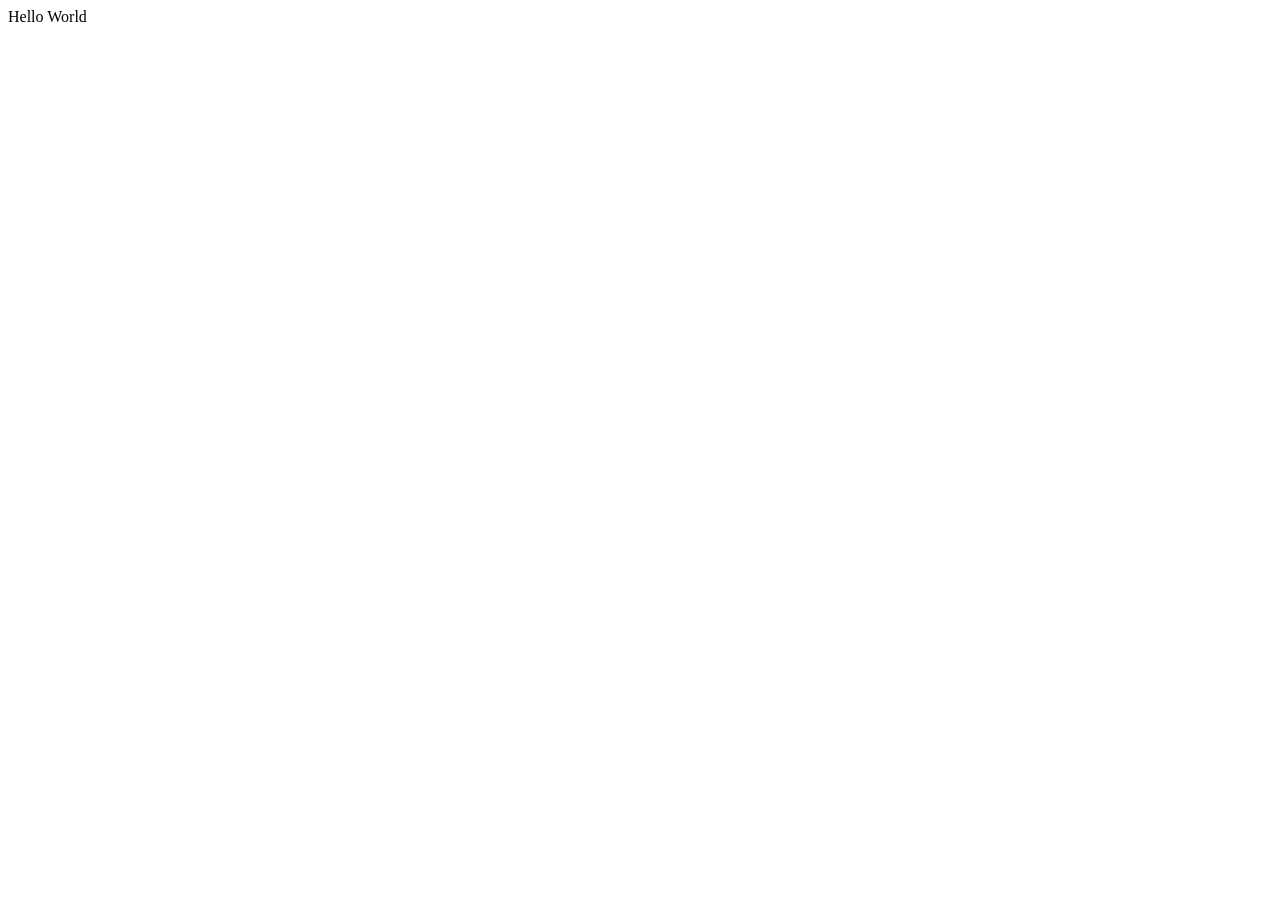
==== index.html @ d5a7ef35 "Create index.html" ====
<!DOCTYPE html>
<html lang="en">
<head>
    <meta charset="UTF-8">
    <meta name="viewport" content="width=device-width, initial-scale=1.0">
    <title>Hello World</title>
</head>
<body>
    Hello World
</body>
</html>
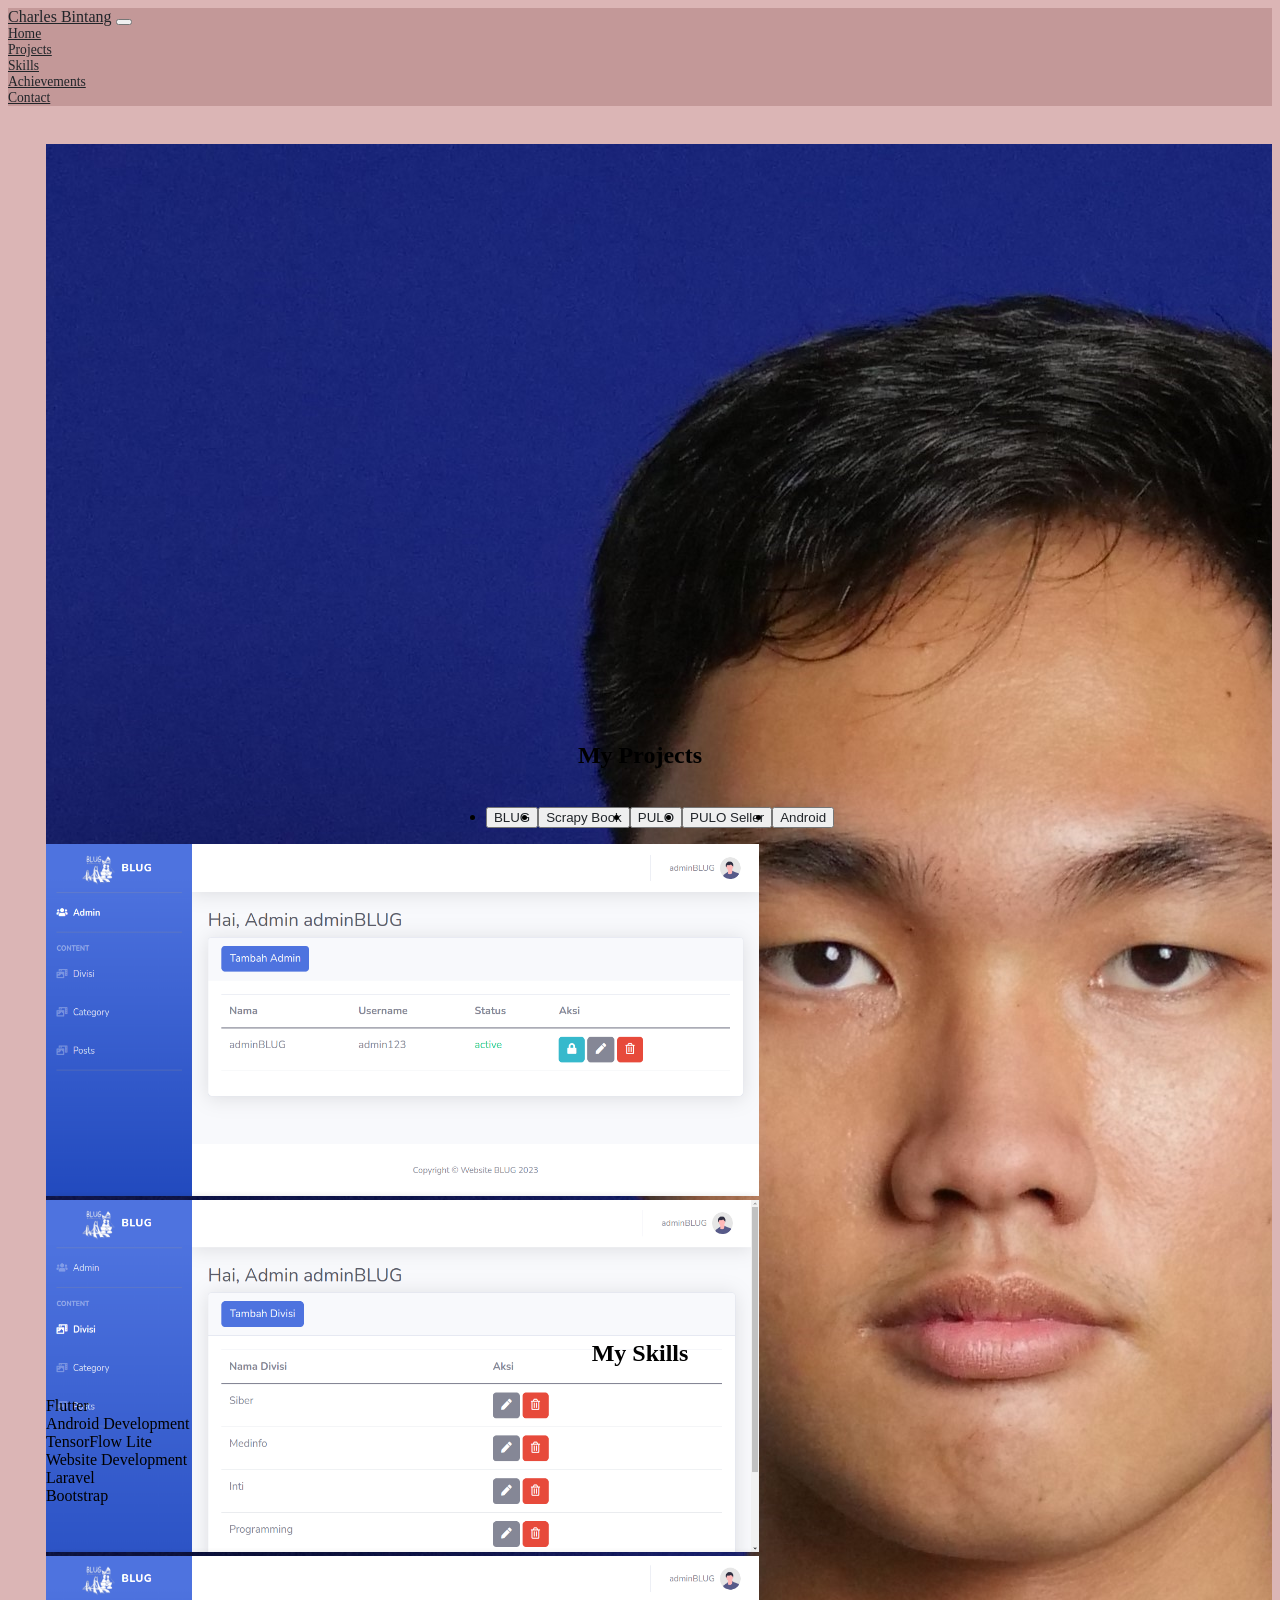
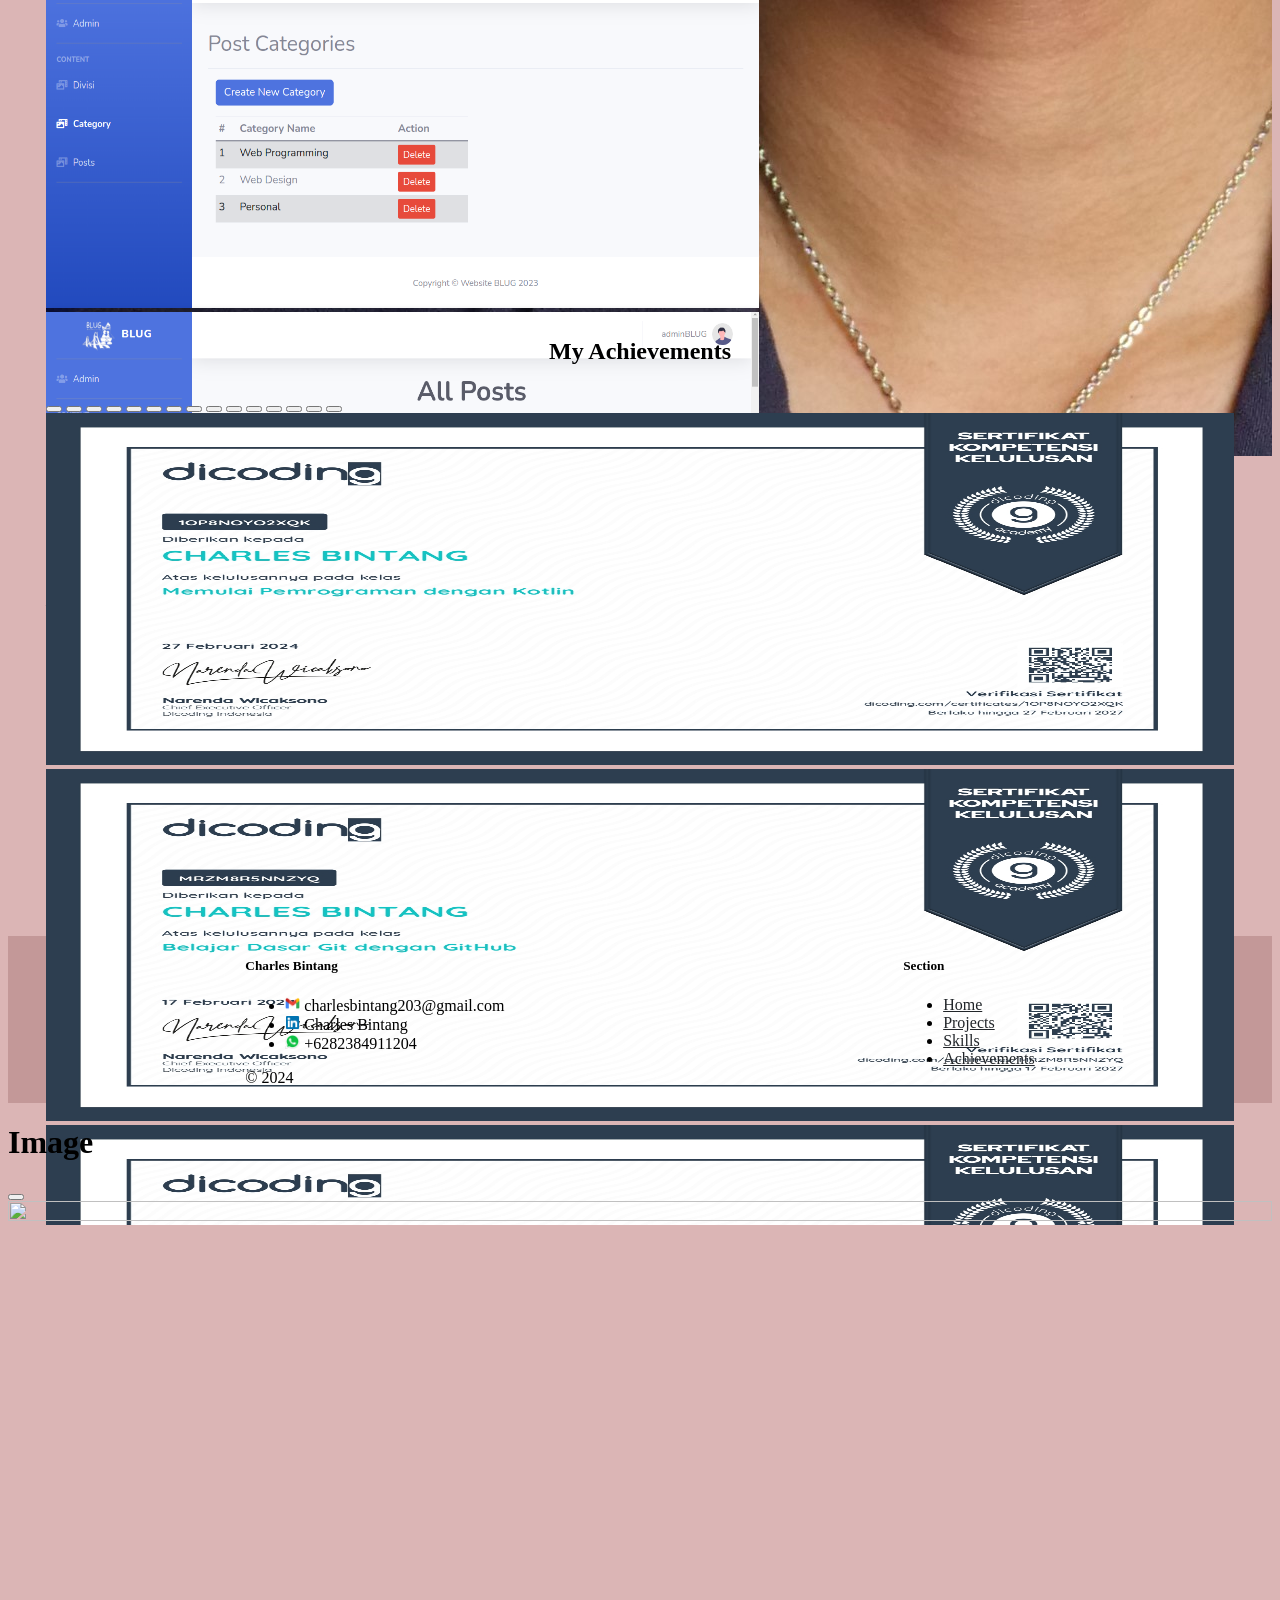
==== commit 9f1db3cb: "first commit" ====
--- a/index.html
+++ b/index.html
@@ -1,11 +1,475 @@
 <!DOCTYPE html>
 <html lang="en">
+
 <head>
-    <meta charset="UTF-8">
-    <meta name="viewport" content="width=device-width, initial-scale=1.0">
-    <title>Hello World</title>
+  <meta charset="UTF-8">
+  <meta name="viewport" content="width=device-width, initial-scale=1.0">
+  <title>Charles Bintang</title>
+
+  <link href="bootstrap-5.3.3-dist/css/bootstrap.min.css" rel="stylesheet">
+  <link href="css/style.css" rel="stylesheet">
 </head>
+
 <body>
-    Hello World
+  <nav class="navbar sticky-top navbar-expand-lg " id="navbar-spy">
+    <div class="container-fluid">
+      <a class="navbar-brand" href="#home">Charles Bintang</a>
+      <button class="navbar-toggler" type="button" data-bs-toggle="collapse" data-bs-target="#navbarNavAltMarkup"
+        aria-controls="navbarNavAltMarkup" aria-expanded="false" aria-label="Toggle navigation">
+        <span class="navbar-toggler-icon"></span>
+      </button>
+      <div class="collapse navbar-collapse justify-content-end" id="navbarNavAltMarkup">
+        <div class="navbar-nav nav-pills">
+          <div class="nav-item">
+            <a class="nav-link" href="#home">Home</a>
+          </div>
+          <div class="nav-item">
+            <a class="nav-link" href="#projects">Projects</a>
+          </div>
+          <div class="nav-item">
+            <a class="nav-link" href="#skills">Skills</a>
+          </div>
+          <div class="nav-item">
+            <a class="nav-link" href="#achievements">Achievements</a>
+          </div>
+          <div class="nav-item">
+            <a class="nav-link" href="#contact">Contact</a>
+          </div>
+        </div>
+      </div>
+    </div>
+  </nav>
+
+  <div data-bs-spy="scroll" data-bs-target="#navbar-spy" data-bs-root-margin="0px 0px -40%" data-bs-smooth-scroll="true"
+    class="scrollspy-example" tabindex="0">
+    <section id="home">
+      <div class="container">
+        <div class="row">
+          <div class="col-4 text-center">
+            <img src="assets/images/Charles_Bintang.JPG" id="charles-image" class="img-fluid rounded"
+              alt="Charles Bintang">
+          </div>
+          <div class="col p-3">
+            <div class="card-body">
+              <h5 class="card-title">Software Development</h5>
+              <hr>
+              <p class="card-text">I am an enthusiastic learner of digital technologies such as websites, mobile apps,
+                and games. I currently study at State Polytechnic of Batam, and my study program is Multimedia
+                Engineering
+                Technology.</p>
+              <div class="card-button text-end">
+                <a href="#contact" id="contact-btn" class="btn">Contact me</a>
+              </div>
+            </div>
+          </div>
+        </div>
+      </div>
+    </section>
+    <section id="projects">
+      <h1>My Projects</h1>
+      <hr>
+      <ul class="nav nav-pills mb-3" id="pills-tab" role="tablist">
+        <li class="nav-item" role="presentation">
+          <button class="nav-link active" id="pills-blug-tab" data-bs-toggle="pill" data-bs-target="#pills-blug"
+            type="button" role="tab" aria-controls="pills-blug" aria-selected="true">BLUG</button>
+        </li>
+        <li class="nav-item" role="presentation">
+          <button class="nav-link" id="pills-scrapy-tab" data-bs-toggle="pill" data-bs-target="#pills-scrapy"
+            type="button" role="tab" aria-controls="pills-scrapy" aria-selected="false">Scrapy Book</button>
+        </li>
+        <li class="nav-item" role="presentation">
+          <button class="nav-link" id="pills-pulo-tab" data-bs-toggle="pill" data-bs-target="#pills-pulo" type="button"
+            role="tab" aria-controls="pills-pulo" aria-selected="false">PULO</button>
+        </li>
+        <li class="nav-item" role="presentation">
+          <button class="nav-link" id="pills-puloseller-tab" data-bs-toggle="pill" data-bs-target="#pills-puloseller"
+            type="button" role="tab" aria-controls="pills-puloseller" aria-selected="false">PULO Seller</button>
+        </li>
+        <li class="nav-item" role="presentation">
+          <button class="nav-link" id="pills-android-tab" data-bs-toggle="pill" data-bs-target="#pills-android"
+            type="button" role="tab" aria-controls="pills-android" aria-selected="false">Android</button>
+        </li>
+      </ul>
+      <div class="tab-content d-flex flex-column align-items-center" id="pills-tabContent">
+        <div class="tab-pane fade show active" id="pills-blug" role="tabpanel" aria-labelledby="pills-blug-tab"
+          tabindex="0">
+          <div id="carousel-BLUG" class="carousel carousel-dark slide mb-3">
+            <div id="carousel-images" class="carousel-inner blug-image">
+              <div class="carousel-item active">
+                <button data-bs-toggle="modal" data-bs-target="#image-modal">
+                  <img src="assets/images/website_blug.png" class="object-fit-scale" alt="website blug">
+                </button>
+              </div>
+              <div class="carousel-item">
+                <button data-bs-toggle="modal" data-bs-target="#image-modal">
+                  <img src="assets/images/website_blug_2.png" class="object-fit-scale" alt="website blug">
+                </button>
+              </div>
+              <div class="carousel-item">
+                <button data-bs-toggle="modal" data-bs-target="#image-modal">
+                  <img src="assets/images/website_blug_3.png" class="object-fit-scale" alt="website blug">
+                </button>
+              </div>
+              <div class="carousel-item">
+                <button data-bs-toggle="modal" data-bs-target="#image-modal">
+                  <img src="assets/images/website_blug_4.png" class="object-fit-scale" alt="website blug">
+                </button>
+              </div>
+            </div>
+            <button class="carousel-control-prev" type="button" data-bs-target="#carousel-BLUG" data-bs-slide="prev">
+              <span class="carousel-control-prev-icon" aria-hidden="true"></span>
+              <span class="visually-hidden">Previous</span>
+            </button>
+            <button class="carousel-control-next" type="button" data-bs-target="#carousel-BLUG" data-bs-slide="next">
+              <span class="carousel-control-next-icon" aria-hidden="true"></span>
+              <span class="visually-hidden">Next</span>
+            </button>
+          </div>
+          <p>
+            This organization website was developed using Laravel and Bootstrap
+          </p>
+        </div>
+        <div class="tab-pane fade" id="pills-scrapy" role="tabpanel" aria-labelledby="pills-scrapy-tab" tabindex="0">
+          <div class="card mb-3">
+            <iframe src="https://www.youtube.com/embed/fS-NHc7WlSc?si=5iDwXp0iHXW9Q9Y7" title="YouTube video player"
+              frameborder="0"
+              allow="accelerometer; autoplay; clipboard-write; encrypted-media; gyroscope; picture-in-picture; web-share"
+              referrerpolicy="strict-origin-when-cross-origin" allowfullscreen>
+            </iframe>
+            <div class="card-body">
+              <p class="card-text">This app was developed with Flutter</p>
+            </div>
+          </div>
+          </p>
+        </div>
+        <div class="tab-pane fade" id="pills-pulo" role="tabpanel" aria-labelledby="pills-pulo-tab" tabindex="0">
+          <div id="carousel-PULO" class="carousel carousel-dark slide mb-3">
+            <div id="carousel-images" class="carousel-inner text-center">
+              <div class="carousel-item active">
+                <button data-bs-toggle="modal" data-bs-target="#image-modal">
+                  <img src="assets/images/pulo.png" class="object-fit-contain" alt="PULO">
+                </button>
+              </div>
+              <div class="carousel-item">
+                <button data-bs-toggle="modal" data-bs-target="#image-modal">
+                  <img src="assets/images/pulo1.png" class="object-fit-contain" alt="PULO">
+                </button>
+              </div>
+              <div class="carousel-item">
+                <button data-bs-toggle="modal" data-bs-target="#image-modal">
+                  <img src="assets/images/pulo2.png" class="object-fit-contain" alt="PULO">
+                </button>
+              </div>
+              <div class="carousel-item">
+                <button data-bs-toggle="modal" data-bs-target="#image-modal">
+                  <img src="assets/images/pulo3.png" class="object-fit-contain" alt="PULO">
+                </button>
+              </div>
+            </div>
+            <button class="carousel-control-prev" type="button" data-bs-target="#carousel-PULO" data-bs-slide="prev">
+              <span class="carousel-control-prev-icon" aria-hidden="true"></span>
+              <span class="visually-hidden">Previous</span>
+            </button>
+            <button class="carousel-control-next" type="button" data-bs-target="#carousel-PULO" data-bs-slide="next">
+              <span class="carousel-control-next-icon" aria-hidden="true"></span>
+              <span class="visually-hidden">Next</span>
+            </button>
+          </div>
+          <p>
+            This app was developed with Flutter and Firebase
+          </p>
+        </div>
+        <div class="tab-pane fade" id="pills-puloseller" role="tabpanel" aria-labelledby="pills-puloseller-tab"
+          tabindex="0">
+          <div id="carousel-PULO-seller" class="carousel carousel-dark slide mb-3">
+            <div id="carousel-images" class="carousel-inner text-center">
+              <div class="carousel-item active">
+                <button data-bs-toggle="modal" data-bs-target="#image-modal">
+                  <img src="assets/images/pulo_seller.png" class="object-fit-contain" alt="PULO">
+                </button>
+              </div>
+              <div class="carousel-item">
+                <button data-bs-toggle="modal" data-bs-target="#image-modal">
+                  <img src="assets/images/pulo_seller1.png" class="object-fit-contain" alt="PULO">
+                </button>
+              </div>
+              <div class="carousel-item">
+                <button data-bs-toggle="modal" data-bs-target="#image-modal">
+                  <img src="assets/images/pulo_seller2.png" class="object-fit-contain" alt="PULO">
+                </button>
+              </div>
+            </div>
+            <button class="carousel-control-prev" type="button" data-bs-target="#carousel-PULO-seller"
+              data-bs-slide="prev">
+              <span class="carousel-control-prev-icon" aria-hidden="true"></span>
+              <span class="visually-hidden">Previous</span>
+            </button>
+            <button class="carousel-control-next" type="button" data-bs-target="#carousel-PULO-seller"
+              data-bs-slide="next">
+              <span class="carousel-control-next-icon" aria-hidden="true"></span>
+              <span class="visually-hidden">Next</span>
+            </button>
+          </div>
+          <p>
+            This app was developed with Flutter and Firebase
+          </p>
+        </div>
+        <div class="tab-pane fade" id="pills-android" role="tabpanel" aria-labelledby="pills-android-tab" tabindex="0">
+          <div id="carousel-android" class="carousel carousel-dark slide mb-3">
+            <div id="carousel-images" class="carousel-inner text-center">
+              <div class="carousel-item active">
+                <button data-bs-toggle="modal" data-bs-target="#image-modal">
+                  <img src="assets/images/android_ml.png" class="object-fit-contain" alt="PULO">
+                </button>
+              </div>
+              <div class="carousel-item">
+                <button data-bs-toggle="modal" data-bs-target="#image-modal">
+                  <img src="assets/images/android_ml1.png" class="object-fit-contain" alt="PULO">
+                </button>
+              </div>
+              <div class="carousel-item">
+                <button data-bs-toggle="modal" data-bs-target="#image-modal">
+                  <img src="assets/images/android_ml2.png" class="object-fit-contain" alt="PULO">
+                </button>
+              </div>
+              <div class="carousel-item">
+                <button data-bs-toggle="modal" data-bs-target="#image-modal">
+                  <img src="assets/images/android_ml3.png" class="object-fit-contain" alt="PULO">
+                </button>
+              </div>
+              <div class="carousel-item">
+                <button data-bs-toggle="modal" data-bs-target="#image-modal">
+                  <img src="assets/images/android_ml4.png" class="object-fit-contain" alt="PULO">
+                </button>
+              </div>
+            </div>
+            <button class="carousel-control-prev" type="button" data-bs-target="#carousel-android" data-bs-slide="prev">
+              <span class="carousel-control-prev-icon" aria-hidden="true"></span>
+              <span class="visually-hidden">Previous</span>
+            </button>
+            <button class="carousel-control-next" type="button" data-bs-target="#carousel-android" data-bs-slide="next">
+              <span class="carousel-control-next-icon" aria-hidden="true"></span>
+              <span class="visually-hidden">Next</span>
+            </button>
+          </div>
+          <p>
+            This app was developed with Android Studio and TensorFlow Lite
+          </p>
+        </div>
+      </div>
+    </section>
+    <section id="skills">
+      <h1>My Skills</h1>
+      <hr>
+      <div class="container text-center">
+        <div class="row">
+          <div class="col-sm">Flutter</div>
+          <div class="col-sm">Android Development</div>
+          <div class="col-sm">TensorFlow Lite</div>
+          <div class="col-sm">Website Development</div>
+          <div class="col-sm">Laravel</div>
+          <div class="col-sm">Bootstrap</div>
+        </div>
+        <div class="container">
+          <div id="skills-image" class="row gy-5 animation-scroll animation-to-right">
+            <div class="col-6 col-md-4"><img src="assets/icon/flutter.png" class="object-fit-contain" alt="flutter"></div>
+            <div class="col-6 col-md-4"><img src="assets/icon/Android_Robot.png" class="object-fit-contain" alt="android">
+            </div>
+          </div>
+          <div id="skills-image" class="row gy-5 animation-scroll animation-to-left">
+            <div class="col-6 col-md-4"><img src="assets/icon/TF_FullColor_Icon.png" class="object-fit-contain"
+              alt="TensorFlow"></div>
+            <div class="col-6 col-md-4"><img src="assets/icon/world-wide-web_1006771.png" class="object-fit-contain"
+                alt="website"></div>
+          </div>
+          <div id="skills-image" class="row gy-5 animation-scroll animation-to-right">
+            <div class="col-6 col-md-4"><img src="assets/icon/laravel.png" class="object-fit-contain" alt="laravel"></div>
+            <div class="col-6 col-md-4"><img src="assets/icon/bootstrap-logo.svg" class="object-fit-contain"
+                alt="bootstrap"></div>
+          </div>
+        </div>
+      </div>
+    </section>
+    <section id="achievements">
+      <h1>My Achievements</h1>
+      <hr>
+      <div id="carousel-sertifikat" class="carousel carousel-dark slide mb-3">
+        <div class="carousel-indicators">
+          <button type="button" data-bs-target="#carousel-sertifikat" data-bs-slide-to="0" class="active"
+            aria-current="true" aria-label="Slide 1"></button>
+          <button type="button" data-bs-target="#carousel-sertifikat" data-bs-slide-to="1"
+            aria-label="Slide 2"></button>
+          <button type="button" data-bs-target="#carousel-sertifikat" data-bs-slide-to="2"
+            aria-label="Slide 3"></button>
+          <button type="button" data-bs-target="#carousel-sertifikat" data-bs-slide-to="3"
+            aria-label="Slide 4"></button>
+          <button type="button" data-bs-target="#carousel-sertifikat" data-bs-slide-to="4"
+            aria-label="Slide 5"></button>
+          <button type="button" data-bs-target="#carousel-sertifikat" data-bs-slide-to="5"
+            aria-label="Slide 6"></button>
+          <button type="button" data-bs-target="#carousel-sertifikat" data-bs-slide-to="6"
+            aria-label="Slide 7"></button>
+          <button type="button" data-bs-target="#carousel-sertifikat" data-bs-slide-to="7"
+            aria-label="Slide 8"></button>
+          <button type="button" data-bs-target="#carousel-sertifikat" data-bs-slide-to="8"
+            aria-label="Slide 9"></button>
+          <button type="button" data-bs-target="#carousel-sertifikat" data-bs-slide-to="9"
+            aria-label="Slide 10"></button>
+          <button type="button" data-bs-target="#carousel-sertifikat" data-bs-slide-to="10"
+            aria-label="Slide 11"></button>
+          <button type="button" data-bs-target="#carousel-sertifikat" data-bs-slide-to="11"
+            aria-label="Slide 12"></button>
+          <button type="button" data-bs-target="#carousel-sertifikat" data-bs-slide-to="12"
+            aria-label="Slide 13"></button>
+          <button type="button" data-bs-target="#carousel-sertifikat" data-bs-slide-to="13"
+            aria-label="Slide 14"></button>
+          <button type="button" data-bs-target="#carousel-sertifikat" data-bs-slide-to="14"
+            aria-label="Slide 15"></button>
+        </div>
+        <div id="carousel-images" class="carousel-inner blug-image">
+          <div class="carousel-item active">
+            <button data-bs-toggle="modal" data-bs-target="#image-modal">
+              <img src="assets/images/sertifikat1.jpg" class="object-fit-scale" alt="website blug">
+            </button>
+          </div>
+          <div class="carousel-item">
+            <button data-bs-toggle="modal" data-bs-target="#image-modal">
+              <img src="assets/images/sertifikat2.jpg" class="object-fit-scale" alt="website blug">
+            </button>
+          </div>
+          <div class="carousel-item">
+            <button data-bs-toggle="modal" data-bs-target="#image-modal">
+              <img src="assets/images/sertifikat3.jpg" class="object-fit-scale" alt="website blug">
+            </button>
+          </div>
+          <div class="carousel-item">
+            <button data-bs-toggle="modal" data-bs-target="#image-modal">
+              <img src="assets/images/sertifikat4.jpg" class="object-fit-scale" alt="website blug">
+            </button>
+          </div>
+          <div class="carousel-item">
+            <button data-bs-toggle="modal" data-bs-target="#image-modal">
+              <img src="assets/images/sertifikat5.jpg" class="object-fit-scale" alt="website blug">
+            </button>
+          </div>
+          <div class="carousel-item">
+            <button data-bs-toggle="modal" data-bs-target="#image-modal">
+              <img src="assets/images/sertifikat6.jpg" class="object-fit-scale" alt="website blug">
+            </button>
+          </div>
+          <div class="carousel-item">
+            <button data-bs-toggle="modal" data-bs-target="#image-modal">
+              <img src="assets/images/sertifikat7.jpg" class="object-fit-scale" alt="website blug">
+            </button>
+          </div>
+          <div class="carousel-item">
+            <button data-bs-toggle="modal" data-bs-target="#image-modal">
+              <img src="assets/images/sertifikat8.jpg" class="object-fit-scale" alt="website blug">
+            </button>
+          </div>
+          <div class="carousel-item">
+            <button data-bs-toggle="modal" data-bs-target="#image-modal">
+              <img src="assets/images/sertifikat9.jpg" class="object-fit-scale" alt="website blug">
+            </button>
+          </div>
+          <div class="carousel-item">
+            <button data-bs-toggle="modal" data-bs-target="#image-modal">
+              <img src="assets/images/sertifikat10.jpg" class="object-fit-scale" alt="website blug">
+            </button>
+          </div>
+          <div class="carousel-item">
+            <button data-bs-toggle="modal" data-bs-target="#image-modal">
+              <img src="assets/images/sertifikat11.jpg" class="object-fit-scale" alt="website blug">
+            </button>
+          </div>
+          <div class="carousel-item">
+            <button data-bs-toggle="modal" data-bs-target="#image-modal">
+              <img src="assets/images/sertifikat12.jpg" class="object-fit-scale" alt="website blug">
+            </button>
+          </div>
+          <div class="carousel-item">
+            <button data-bs-toggle="modal" data-bs-target="#image-modal">
+              <img src="assets/images/sertifikat13.png" class="object-fit-scale" alt="website blug">
+            </button>
+          </div>
+          <div class="carousel-item">
+            <button data-bs-toggle="modal" data-bs-target="#image-modal">
+              <img src="assets/images/sertifikat14.png" class="object-fit-scale" alt="website blug">
+            </button>
+          </div>
+          <div class="carousel-item">
+            <button data-bs-toggle="modal" data-bs-target="#image-modal">
+              <img src="assets/images/sertifikat15.png" class="object-fit-scale" alt="website blug">
+            </button>
+          </div>
+        </div>
+        <button class="carousel-control-prev" type="button" data-bs-target="#carousel-sertifikat" data-bs-slide="prev">
+          <span class="carousel-control-prev-icon" aria-hidden="true"></span>
+          <span class="visually-hidden">Previous</span>
+        </button>
+        <button class="carousel-control-next" type="button" data-bs-target="#carousel-sertifikat" data-bs-slide="next">
+          <span class="carousel-control-next-icon" aria-hidden="true"></span>
+          <span class="visually-hidden">Next</span>
+        </button>
+      </div>
+    </section>
+    <section id="contact">
+      <footer class="row row-cols-1 row-cols-sm-2 row-cols-md-5 py-5">
+        <div class="col mb-3">
+          <h5>Charles Bintang</h5>
+          <ul class="nav flex-column">
+            <li class="nav-item mb-2">
+              <a class="icon-link" href="mailto:charlesbintang203@gmail.com">
+                <img src="assets/icon/gmail.ico" alt="gmail">
+                charlesbintang203@gmail.com
+              </a>
+            </li>
+            <li class="nav-item mb-2">
+              <a class="icon-link" href="https://www.linkedin.com/in/charles-bintang-203b247a3/">
+                <img src="assets/icon/linkedin.ico" alt="linkedin">
+                Charles Bintang
+              </a>
+            </li>
+            <li class="nav-item mb-2">
+              <a class="icon-link" href="https://wa.me/+6282384911204">
+                <img src="assets/icon/wa.ico" alt="whatsapp">
+                +6282384911204
+              </a>
+            </li>
+          </ul>
+          <p class="text-body-secondary">© 2024</p>
+        </div>
+        <div class="col mb-3">
+          <h5>Section</h5>
+          <ul class="nav flex-column">
+            <li class="nav-item mb-2"><a href="#home" class="nav-link p-0 text-body-secondary">Home</a></li>
+            <li class="nav-item mb-2"><a href="#projects" class="nav-link p-0 text-body-secondary">Projects</a></li>
+            <li class="nav-item mb-2"><a href="#skills" class="nav-link p-0 text-body-secondary">Skills</a></li>
+            <li class="nav-item mb-2"><a href="#achievements" class="nav-link p-0 text-body-secondary">Achievements</a>
+            </li>
+          </ul>
+        </div>
+      </footer>
+    </section>
+  </div>
+
+  <!-- Modal -->
+  <div class="modal fade" id="image-modal" tabindex="-1" aria-labelledby="image-modal-label" aria-hidden="true">
+    <div class="modal-dialog modal-dialog-centered modal-dialog-scrollable modal-lg">
+      <div class="modal-content">
+        <div class="modal-header">
+          <h1 class="modal-title fs-5" id="image-modal-label">Image</h1>
+          <button type="button" class="btn-close" data-bs-dismiss="modal" aria-label="Close"></button>
+        </div>
+        <div class="modal-body">
+          <img src="" alt="">
+        </div>
+      </div>
+    </div>
+  </div>
+
+  <script src="bootstrap-5.3.3-dist/js/bootstrap.bundle.min.js"></script>
+  <script src="js/script.js"></script>
 </body>
-</html>
+
+</html>
--- a/css/style.css
+++ b/css/style.css
@@ -0,0 +1,187 @@
+/* root */
+:root {
+  --warna-putih: white;
+  --warna-hitam: #212529;
+  --warna-utama: #987070;
+  --warna-kedua: #DBB5B5;
+  --warna-ketiga: #C39898;
+}
+
+html, body {
+  background-color: var(--warna-kedua);
+  position: relative;
+  overflow-x: hidden;
+}
+
+section {
+  margin: 3%;
+}
+
+section h1 {
+  text-align: center;
+}
+
+iframe {
+  width: 100%;
+  height: 100%;
+}
+
+footer {
+  display: flex;
+  justify-content: space-around;
+}
+
+#contact {
+  margin: 0px 0px 0px 0px;
+  padding: 0% 3% 0% 3%;
+  background-color: var(--warna-ketiga);
+}
+
+#home,
+#projects,
+#skills,
+#achievements {
+  height: 35rem;
+}
+
+@media (max-width: 575.98px) {
+
+  #home,
+  #achievements {
+    height: 38rem;
+  }
+
+  #skills {
+    height: 41rem;
+  }
+
+  #projects {
+    height: 40rem;
+  }
+}
+
+/* nav */
+.navbar {
+  background-color: var(--warna-ketiga);
+}
+
+.navbar-brand,
+.navbar-brand:hover,
+.navbar-brand:focus {
+  color: var(--warna-hitam);
+}
+
+.nav-link,
+.nav-link:hover,
+.nav-link:focus {
+  color: var(--warna-hitam);
+}
+
+.navbar-nav .nav-link.active {
+  color: var(--warna-hitam);
+  background-color: var(--warna-kedua);
+}
+
+.navbar-nav {
+  font-size: 85%;
+}
+
+/* home */
+#contact-btn {
+  border-color: var(--warna-utama);
+  color: var(--warna-hitam);
+}
+
+#contact-btn:hover {
+  color: var(--warna-putih);
+  background-color: var(--warna-utama);
+}
+
+.card-body {
+  color: var(--warna-hitam);
+}
+
+.card-button {
+  margin-right: 2rem;
+}
+
+/* Projects */
+#pills-tab,
+#pills-tabContent p {
+  display: flex;
+  justify-content: center;
+}
+
+.tab-pane {
+  width: 60%;
+}
+
+.card {
+  height: 23.5rem;
+  --bs-card-border-color: transparent;
+  --bs-card-bg: transparent;
+}
+
+.blug-image img {
+  width: 100%;
+}
+
+#carousel-images img {
+  height: 22rem;
+}
+
+#carousel-images button {
+  display: contents;
+}
+
+.modal-body img {
+  width: 100%;
+  height: 100%;
+}
+
+/* skills */
+#skills-image img {
+  width: 80px;
+  height: 80px;
+}
+
+#skills-image {
+  margin: 2%;
+}
+
+.animation-to-right {
+  transform: translateX(-100%);
+  transition: 1s ease-in-out;
+}
+
+.animation-to-right.start {
+  transform: translateX(0);
+  transition-delay: .1s;
+}
+
+.animation-to-left {
+  transform: translateX(100%);
+  transition: 1s ease-in-out;
+}
+
+.animation-to-left.start {
+  transform: translateX(0);
+  transition-delay: .1s;
+}
+
+#skills-image.row {
+  display: flex;
+  justify-content: center;
+  overflow-x: hidden;
+  position: relative;
+}
+
+/* footer */
+.icon-link img {
+  height: 15px;
+}
+
+.icon-link {
+  text-decoration: none;
+  color: var(--bs-secondary-color);
+}
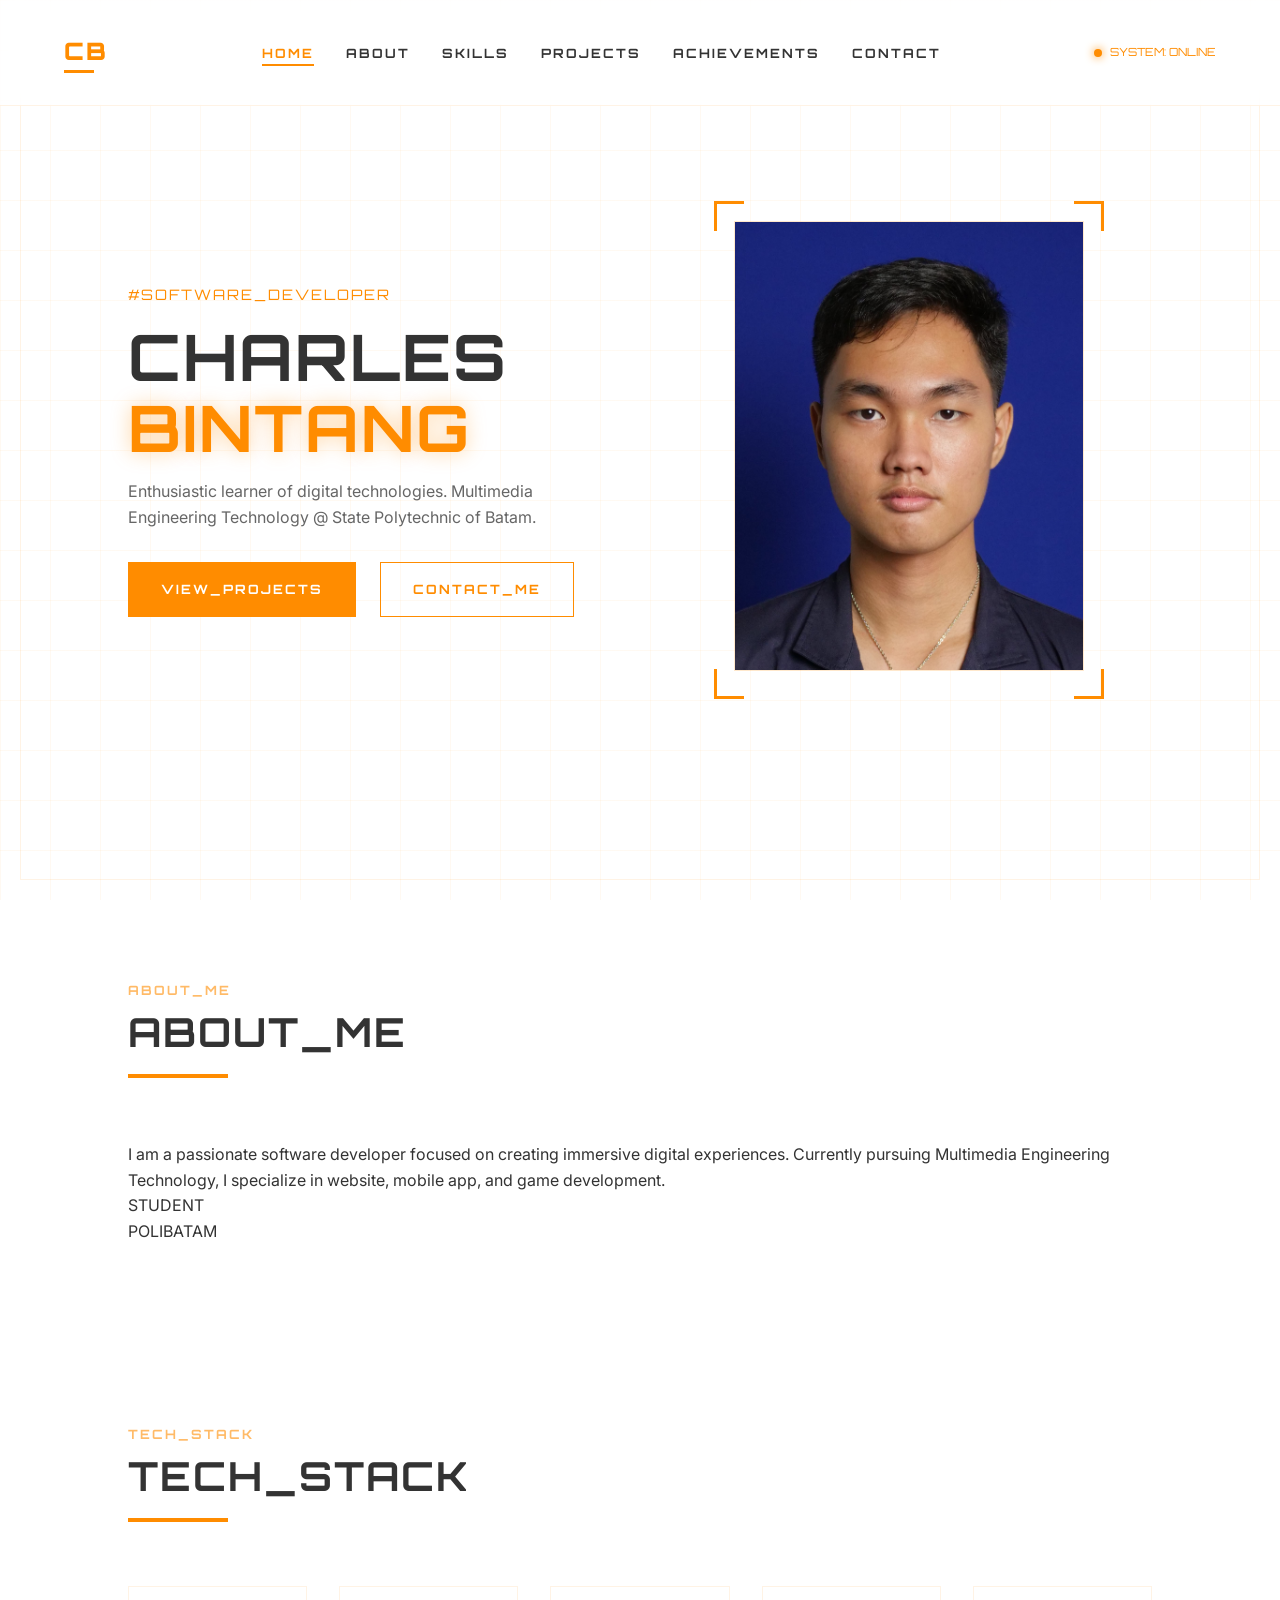
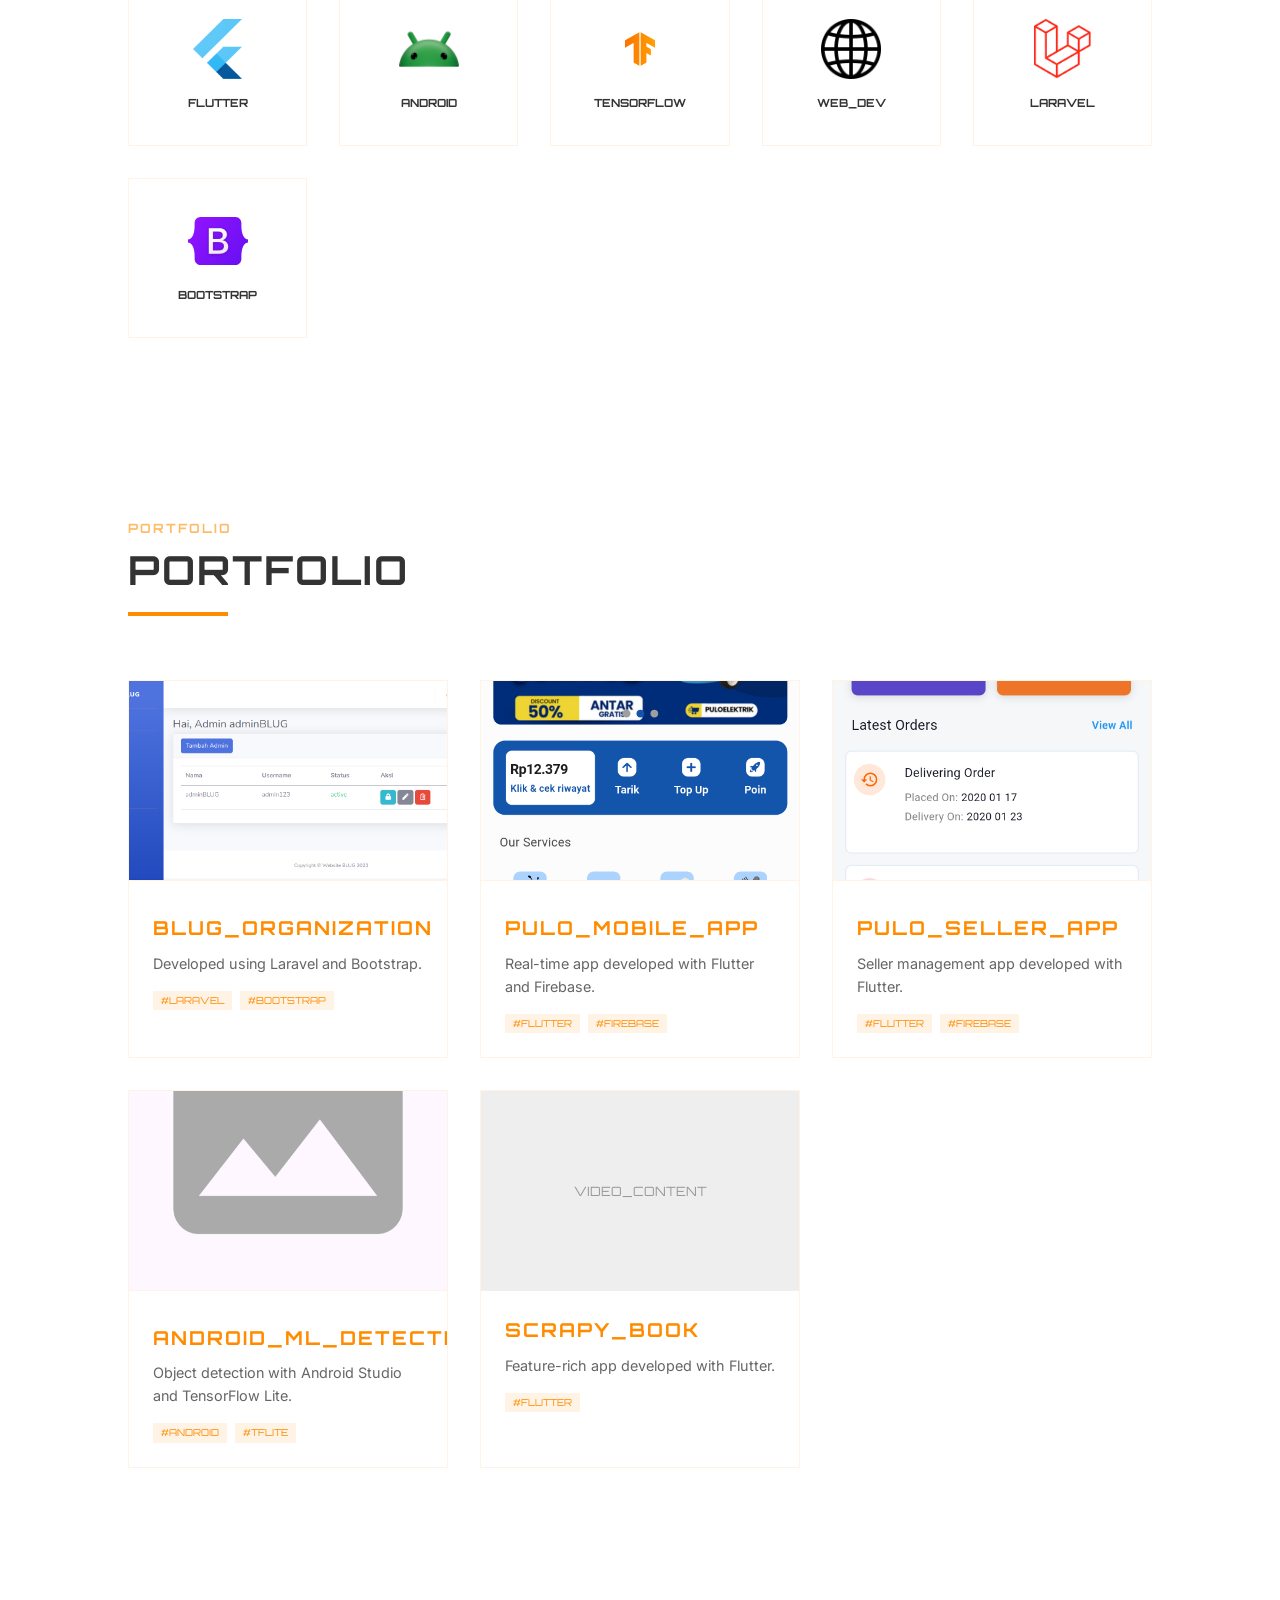
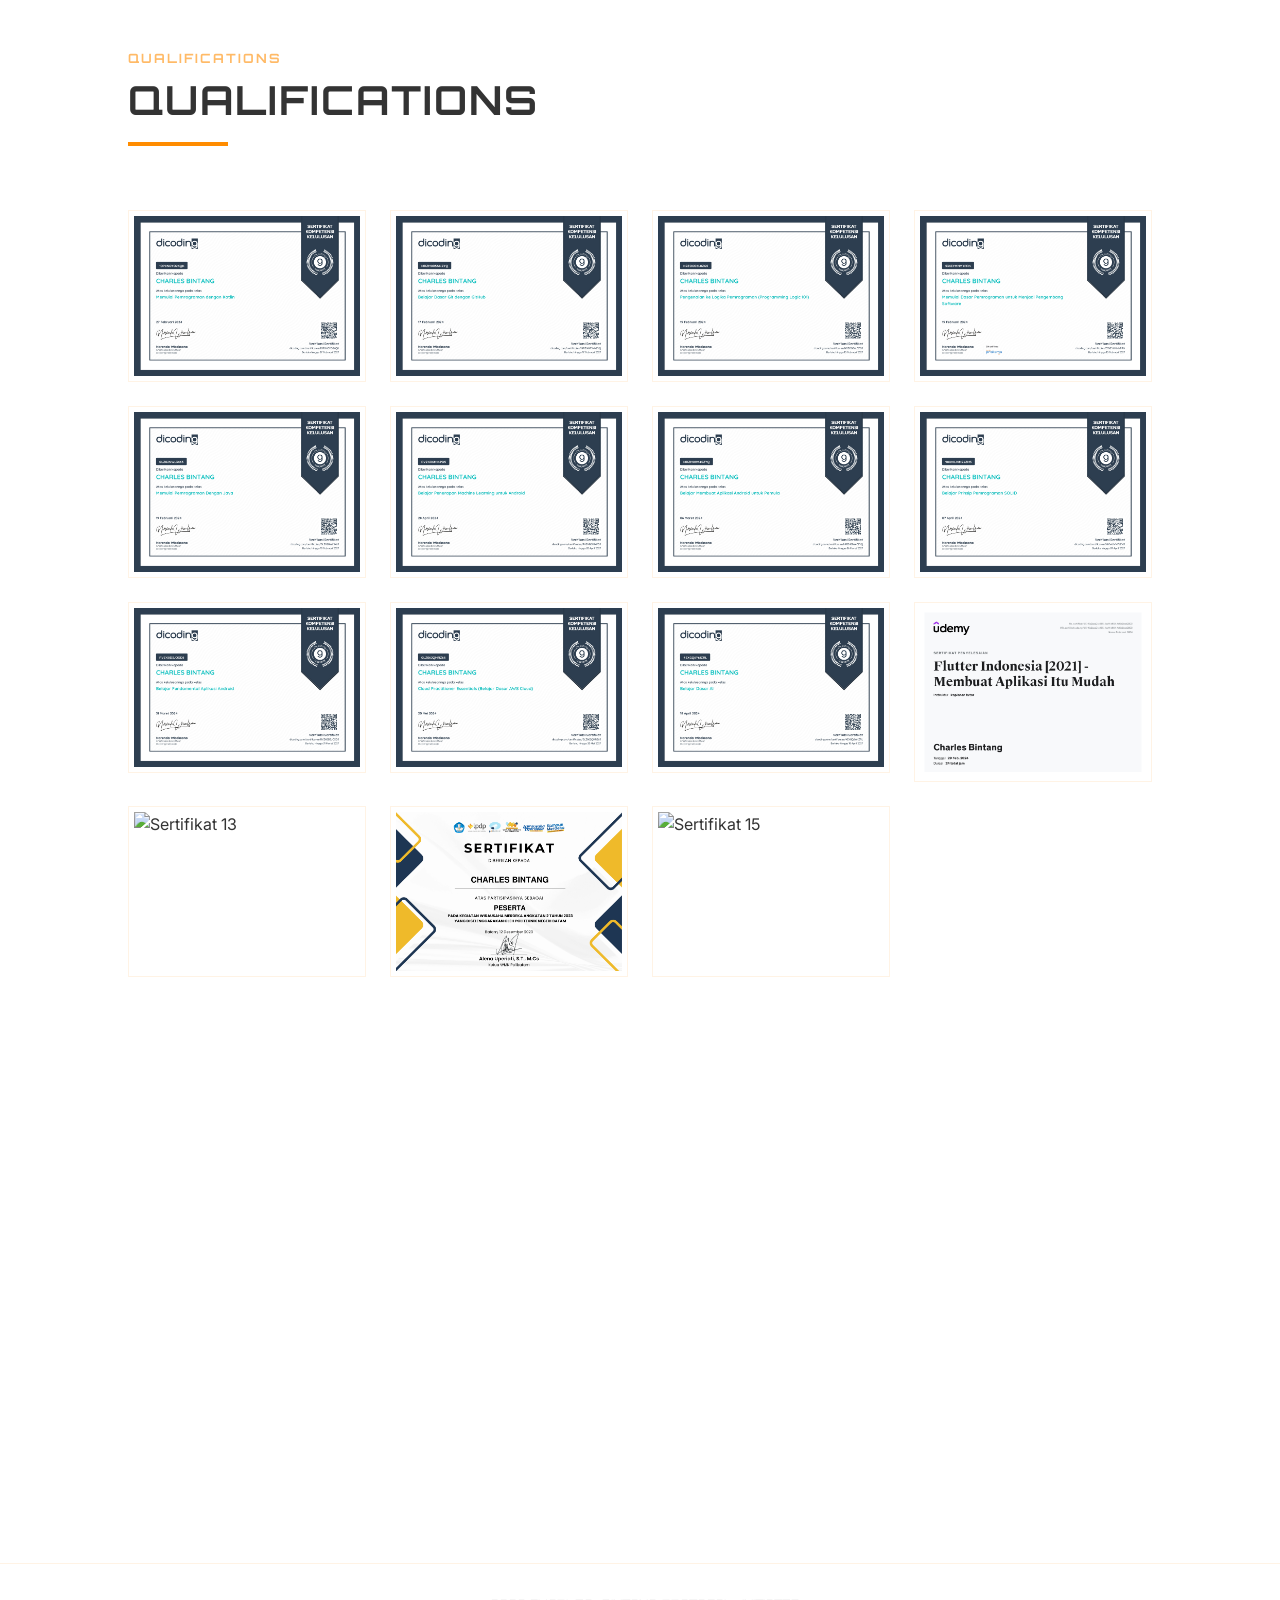
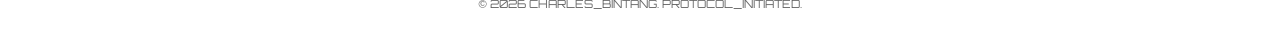
==== commit d6d9ee0d: "refactor: Remove Bootstrap dependency and consolidate local CSS and JS assets." ====
--- a/index.html
+++ b/index.html
@@ -1,475 +1,245 @@
 <!DOCTYPE html>
 <html lang="en">
-
 <head>
-  <meta charset="UTF-8">
-  <meta name="viewport" content="width=device-width, initial-scale=1.0">
-  <title>Charles Bintang</title>
-
-  <link href="bootstrap-5.3.3-dist/css/bootstrap.min.css" rel="stylesheet">
-  <link href="css/style.css" rel="stylesheet">
+    <meta charset="UTF-8">
+    <meta name="viewport" content="width=device-width, initial-scale=1.0">
+    <title>Charles Bintang | Software Developer</title>
+    <link rel="icon" type="image/x-icon" href="favicon.ico">
+    <link rel="stylesheet" href="style.css">
+    <link rel="preconnect" href="https://fonts.googleapis.com">
+    <link rel="preconnect" href="https://fonts.gstatic.com" crossorigin>
+    <link href="https://fonts.googleapis.com/css2?family=Inter:wght@400;700&family=Orbitron:wght@400;700&display=swap" rel="stylesheet">
 </head>
-
-<body>
-  <nav class="navbar sticky-top navbar-expand-lg " id="navbar-spy">
-    <div class="container-fluid">
-      <a class="navbar-brand" href="#home">Charles Bintang</a>
-      <button class="navbar-toggler" type="button" data-bs-toggle="collapse" data-bs-target="#navbarNavAltMarkup"
-        aria-controls="navbarNavAltMarkup" aria-expanded="false" aria-label="Toggle navigation">
-        <span class="navbar-toggler-icon"></span>
-      </button>
-      <div class="collapse navbar-collapse justify-content-end" id="navbarNavAltMarkup">
-        <div class="navbar-nav nav-pills">
-          <div class="nav-item">
-            <a class="nav-link" href="#home">Home</a>
-          </div>
-          <div class="nav-item">
-            <a class="nav-link" href="#projects">Projects</a>
-          </div>
-          <div class="nav-item">
-            <a class="nav-link" href="#skills">Skills</a>
-          </div>
-          <div class="nav-item">
-            <a class="nav-link" href="#achievements">Achievements</a>
-          </div>
-          <div class="nav-item">
-            <a class="nav-link" href="#contact">Contact</a>
-          </div>
+<body class="futuristic-white">
+    <!-- HUD/Grid Background Elements -->
+    <div class="grid-background"></div>
+    <div class="hud-frame"></div>
+
+    <nav class="navbar">
+        <div class="logo">
+            <span class="logo-text">CB</span>
+            <span class="logo-line"></span>
         </div>
-      </div>
-    </div>
-  </nav>
-
-  <div data-bs-spy="scroll" data-bs-target="#navbar-spy" data-bs-root-margin="0px 0px -40%" data-bs-smooth-scroll="true"
-    class="scrollspy-example" tabindex="0">
-    <section id="home">
-      <div class="container">
-        <div class="row">
-          <div class="col-4 text-center">
-            <img src="assets/images/Charles_Bintang.JPG" id="charles-image" class="img-fluid rounded"
-              alt="Charles Bintang">
-          </div>
-          <div class="col p-3">
-            <div class="card-body">
-              <h5 class="card-title">Software Development</h5>
-              <hr>
-              <p class="card-text">I am an enthusiastic learner of digital technologies such as websites, mobile apps,
-                and games. I currently study at State Polytechnic of Batam, and my study program is Multimedia
-                Engineering
-                Technology.</p>
-              <div class="card-button text-end">
-                <a href="#contact" id="contact-btn" class="btn">Contact me</a>
-              </div>
-            </div>
-          </div>
+        <ul class="nav-links">
+            <li><a href="#home">HOME</a></li>
+            <li><a href="#about">ABOUT</a></li>
+            <li><a href="#skills">SKILLS</a></li>
+            <li><a href="#projects">PROJECTS</a></li>
+            <li><a href="#achievements">ACHIEVEMENTS</a></li>
+            <li><a href="#contact">CONTACT</a></li>
+        </ul>
+        <div class="nav-status">
+            <span class="status-indicator"></span>
+            <span class="status-text">SYSTEM: ONLINE</span>
         </div>
-      </div>
-    </section>
-    <section id="projects">
-      <h1>My Projects</h1>
-      <hr>
-      <ul class="nav nav-pills mb-3" id="pills-tab" role="tablist">
-        <li class="nav-item" role="presentation">
-          <button class="nav-link active" id="pills-blug-tab" data-bs-toggle="pill" data-bs-target="#pills-blug"
-            type="button" role="tab" aria-controls="pills-blug" aria-selected="true">BLUG</button>
-        </li>
-        <li class="nav-item" role="presentation">
-          <button class="nav-link" id="pills-scrapy-tab" data-bs-toggle="pill" data-bs-target="#pills-scrapy"
-            type="button" role="tab" aria-controls="pills-scrapy" aria-selected="false">Scrapy Book</button>
-        </li>
-        <li class="nav-item" role="presentation">
-          <button class="nav-link" id="pills-pulo-tab" data-bs-toggle="pill" data-bs-target="#pills-pulo" type="button"
-            role="tab" aria-controls="pills-pulo" aria-selected="false">PULO</button>
-        </li>
-        <li class="nav-item" role="presentation">
-          <button class="nav-link" id="pills-puloseller-tab" data-bs-toggle="pill" data-bs-target="#pills-puloseller"
-            type="button" role="tab" aria-controls="pills-puloseller" aria-selected="false">PULO Seller</button>
-        </li>
-        <li class="nav-item" role="presentation">
-          <button class="nav-link" id="pills-android-tab" data-bs-toggle="pill" data-bs-target="#pills-android"
-            type="button" role="tab" aria-controls="pills-android" aria-selected="false">Android</button>
-        </li>
-      </ul>
-      <div class="tab-content d-flex flex-column align-items-center" id="pills-tabContent">
-        <div class="tab-pane fade show active" id="pills-blug" role="tabpanel" aria-labelledby="pills-blug-tab"
-          tabindex="0">
-          <div id="carousel-BLUG" class="carousel carousel-dark slide mb-3">
-            <div id="carousel-images" class="carousel-inner blug-image">
-              <div class="carousel-item active">
-                <button data-bs-toggle="modal" data-bs-target="#image-modal">
-                  <img src="assets/images/website_blug.png" class="object-fit-scale" alt="website blug">
-                </button>
-              </div>
-              <div class="carousel-item">
-                <button data-bs-toggle="modal" data-bs-target="#image-modal">
-                  <img src="assets/images/website_blug_2.png" class="object-fit-scale" alt="website blug">
-                </button>
-              </div>
-              <div class="carousel-item">
-                <button data-bs-toggle="modal" data-bs-target="#image-modal">
-                  <img src="assets/images/website_blug_3.png" class="object-fit-scale" alt="website blug">
-                </button>
-              </div>
-              <div class="carousel-item">
-                <button data-bs-toggle="modal" data-bs-target="#image-modal">
-                  <img src="assets/images/website_blug_4.png" class="object-fit-scale" alt="website blug">
-                </button>
-              </div>
-            </div>
-            <button class="carousel-control-prev" type="button" data-bs-target="#carousel-BLUG" data-bs-slide="prev">
-              <span class="carousel-control-prev-icon" aria-hidden="true"></span>
-              <span class="visually-hidden">Previous</span>
-            </button>
-            <button class="carousel-control-next" type="button" data-bs-target="#carousel-BLUG" data-bs-slide="next">
-              <span class="carousel-control-next-icon" aria-hidden="true"></span>
-              <span class="visually-hidden">Next</span>
-            </button>
-          </div>
-          <p>
-            This organization website was developed using Laravel and Bootstrap
-          </p>
+    </nav>
+
+    <main>
+        <section id="home" class="hero">
+            <div class="hero-content">
+                <div class="hero-tag">#SOFTWARE_DEVELOPER</div>
+                <h1>CHARLES <span class="highlight">BINTANG</span></h1>
+                <p>Enthusiastic learner of digital technologies. Multimedia Engineering Technology @ State Polytechnic of Batam.</p>
+                <div class="hero-actions">
+                    <a href="#projects" class="btn primary">VIEW_PROJECTS</a>
+                    <a href="#contact" class="btn secondary">CONTACT_ME</a>
+                </div>
+            </div>
+            <div class="hero-image-container">
+                <div class="image-frame">
+                    <img src="assets/images/Charles_Bintang.JPG" alt="Charles Bintang" class="profile-img">
+                    <div class="frame-corner tl"></div>
+                    <div class="frame-corner tr"></div>
+                    <div class="frame-corner bl"></div>
+                    <div class="frame-corner br"></div>
+                </div>
+            </div>
+        </section>
+
+        <section id="about" class="about">
+            <div class="section-header">
+                <h2 data-title="ABOUT_ME">ABOUT_ME</h2>
+                <div class="header-line"></div>
+            </div>
+            <div class="about-grid">
+                <div class="about-text">
+                    <p>I am a passionate software developer focused on creating immersive digital experiences. Currently pursuing Multimedia Engineering Technology, I specialize in website, mobile app, and game development.</p>
+                </div>
+                <div class="about-stats">
+                    <div class="stat-card">
+                        <div class="stat-value">STUDENT</div>
+                        <div class="stat-label">POLIBATAM</div>
+                    </div>
+                </div>
+            </div>
+        </section>
+
+        <section id="skills" class="skills">
+            <div class="section-header">
+                <h2 data-title="TECH_STACK">TECH_STACK</h2>
+                <div class="header-line"></div>
+            </div>
+            <div class="skills-grid">
+                <div class="skill-item" data-name="Flutter">
+                    <img src="assets/icon/flutter.png" alt="Flutter">
+                    <span>FLUTTER</span>
+                </div>
+                <div class="skill-item" data-name="Android">
+                    <img src="assets/icon/Android_Robot.png" alt="Android">
+                    <span>ANDROID</span>
+                </div>
+                <div class="skill-item" data-name="TensorFlow">
+                    <img src="assets/icon/TF_FullColor_Icon.png" alt="TensorFlow">
+                    <span>TENSORFLOW</span>
+                </div>
+                <div class="skill-item" data-name="Web">
+                    <img src="assets/icon/world-wide-web_1006771.png" alt="Web">
+                    <span>WEB_DEV</span>
+                </div>
+                <div class="skill-item" data-name="Laravel">
+                    <img src="assets/icon/laravel.png" alt="Laravel">
+                    <span>LARAVEL</span>
+                </div>
+                <div class="skill-item" data-name="Bootstrap">
+                    <img src="assets/icon/bootstrap-logo.svg" alt="Bootstrap">
+                    <span>BOOTSTRAP</span>
+                </div>
+            </div>
+        </section>
+
+        <section id="projects" class="projects">
+            <div class="section-header">
+                <h2 data-title="PORTFOLIO">PORTFOLIO</h2>
+                <div class="header-line"></div>
+            </div>
+            <div class="projects-container">
+                <!-- Projects will be populated or hardcoded here -->
+                <article class="project-card">
+                    <div class="project-image">
+                        <img src="assets/images/website_blug.png" alt="BLUG Website">
+                    </div>
+                    <div class="project-info">
+                        <h3>BLUG_ORGANIZATION</h3>
+                        <p>Developed using Laravel and Bootstrap.</p>
+                        <div class="project-tags">
+                            <span>#LARAVEL</span>
+                            <span>#BOOTSTRAP</span>
+                        </div>
+                    </div>
+                </article>
+
+                <article class="project-card">
+                    <div class="project-image">
+                        <img src="assets/images/pulo.png" alt="PULO App">
+                    </div>
+                    <div class="project-info">
+                        <h3>PULO_MOBILE_APP</h3>
+                        <p>Real-time app developed with Flutter and Firebase.</p>
+                        <div class="project-tags">
+                            <span>#FLUTTER</span>
+                            <span>#FIREBASE</span>
+                        </div>
+                    </div>
+                </article>
+
+                <article class="project-card">
+                    <div class="project-image">
+                        <img src="assets/images/pulo_seller.png" alt="PULO Seller App">
+                    </div>
+                    <div class="project-info">
+                        <h3>PULO_SELLER_APP</h3>
+                        <p>Seller management app developed with Flutter.</p>
+                        <div class="project-tags">
+                            <span>#FLUTTER</span>
+                            <span>#FIREBASE</span>
+                        </div>
+                    </div>
+                </article>
+
+                <article class="project-card">
+                    <div class="project-image">
+                        <img src="assets/images/android_ml.png" alt="Android ML">
+                    </div>
+                    <div class="project-info">
+                        <h3>ANDROID_ML_DETECTION</h3>
+                        <p>Object detection with Android Studio and TensorFlow Lite.</p>
+                        <div class="project-tags">
+                            <span>#ANDROID</span>
+                            <span>#TFLITE</span>
+                        </div>
+                    </div>
+                </article>
+
+                <article class="project-card">
+                    <div class="project-image">
+                        <!-- YouTube embed or placeholder -->
+                        <div class="video-placeholder" style="height: 200px; background: #eee; display: flex; align-items: center; justify-content: center; font-family: Orbitron; font-size: 0.8rem; color: #999;">VIDEO_CONTENT</div>
+                    </div>
+                    <div class="project-info">
+                        <h3>SCRAPY_BOOK</h3>
+                        <p>Feature-rich app developed with Flutter.</p>
+                        <div class="project-tags">
+                            <span>#FLUTTER</span>
+                        </div>
+                    </div>
+                </article>
+            </div>
+        </section>
+
+        <section id="achievements" class="achievements">
+            <div class="section-header">
+                <h2 data-title="QUALIFICATIONS">QUALIFICATIONS</h2>
+                <div class="header-line"></div>
+            </div>
+            <div class="achievements-grid">
+                <img src="assets/images/sertifikat1.jpg" alt="Sertifikat 1">
+                <img src="assets/images/sertifikat2.jpg" alt="Sertifikat 2">
+                <img src="assets/images/sertifikat3.jpg" alt="Sertifikat 3">
+                <img src="assets/images/sertifikat4.jpg" alt="Sertifikat 4">
+                <img src="assets/images/sertifikat5.jpg" alt="Sertifikat 5">
+                <img src="assets/images/sertifikat6.jpg" alt="Sertifikat 6">
+                <img src="assets/images/sertifikat7.jpg" alt="Sertifikat 7">
+                <img src="assets/images/sertifikat8.jpg" alt="Sertifikat 8">
+                <img src="assets/images/sertifikat9.jpg" alt="Sertifikat 9">
+                <img src="assets/images/sertifikat10.jpg" alt="Sertifikat 10">
+                <img src="assets/images/sertifikat11.jpg" alt="Sertifikat 11">
+                <img src="assets/images/sertifikat12.jpg" alt="Sertifikat 12">
+                <img src="assets/images/sertifikat13.png" alt="Sertifikat 13">
+                <img src="assets/images/sertifikat14.png" alt="Sertifikat 14">
+                <img src="assets/images/sertifikat15.png" alt="Sertifikat 15">
+            </div>
+        </section>
+
+        <section id="contact" class="contact">
+            <div class="section-header">
+                <h2 data-title="COMMUNICATION">COMMUNICATION</h2>
+                <div class="header-line"></div>
+            </div>
+            <div class="contact-grid">
+                <div class="contact-methods">
+                    <a href="mailto:charlesbintang203@gmail.com" class="contact-link">
+                        <img src="assets/icon/gmail.ico" alt="Gmail">
+                        <span>charlesbintang203@gmail.com</span>
+                    </a>
+                    <a href="https://www.linkedin.com/in/charles-bintang-203b247a3/" class="contact-link">
+                        <img src="assets/icon/linkedin.ico" alt="LinkedIn">
+                        <span>CHARLES_BINTANG</span>
+                    </a>
+                    <a href="https://wa.me/+6282384911204" class="contact-link">
+                        <img src="assets/icon/wa.ico" alt="WhatsApp">
+                        <span>+6282384911204</span>
+                    </a>
+                </div>
+            </div>
+        </section>
+    </main>
+
+    <footer class="footer">
+        <div class="footer-bottom">
+            <p>&copy; 2026 CHARLES_BINTANG. PROTOCOL_INITIATED.</p>
         </div>
-        <div class="tab-pane fade" id="pills-scrapy" role="tabpanel" aria-labelledby="pills-scrapy-tab" tabindex="0">
-          <div class="card mb-3">
-            <iframe src="https://www.youtube.com/embed/fS-NHc7WlSc?si=5iDwXp0iHXW9Q9Y7" title="YouTube video player"
-              frameborder="0"
-              allow="accelerometer; autoplay; clipboard-write; encrypted-media; gyroscope; picture-in-picture; web-share"
-              referrerpolicy="strict-origin-when-cross-origin" allowfullscreen>
-            </iframe>
-            <div class="card-body">
-              <p class="card-text">This app was developed with Flutter</p>
-            </div>
-          </div>
-          </p>
-        </div>
-        <div class="tab-pane fade" id="pills-pulo" role="tabpanel" aria-labelledby="pills-pulo-tab" tabindex="0">
-          <div id="carousel-PULO" class="carousel carousel-dark slide mb-3">
-            <div id="carousel-images" class="carousel-inner text-center">
-              <div class="carousel-item active">
-                <button data-bs-toggle="modal" data-bs-target="#image-modal">
-                  <img src="assets/images/pulo.png" class="object-fit-contain" alt="PULO">
-                </button>
-              </div>
-              <div class="carousel-item">
-                <button data-bs-toggle="modal" data-bs-target="#image-modal">
-                  <img src="assets/images/pulo1.png" class="object-fit-contain" alt="PULO">
-                </button>
-              </div>
-              <div class="carousel-item">
-                <button data-bs-toggle="modal" data-bs-target="#image-modal">
-                  <img src="assets/images/pulo2.png" class="object-fit-contain" alt="PULO">
-                </button>
-              </div>
-              <div class="carousel-item">
-                <button data-bs-toggle="modal" data-bs-target="#image-modal">
-                  <img src="assets/images/pulo3.png" class="object-fit-contain" alt="PULO">
-                </button>
-              </div>
-            </div>
-            <button class="carousel-control-prev" type="button" data-bs-target="#carousel-PULO" data-bs-slide="prev">
-              <span class="carousel-control-prev-icon" aria-hidden="true"></span>
-              <span class="visually-hidden">Previous</span>
-            </button>
-            <button class="carousel-control-next" type="button" data-bs-target="#carousel-PULO" data-bs-slide="next">
-              <span class="carousel-control-next-icon" aria-hidden="true"></span>
-              <span class="visually-hidden">Next</span>
-            </button>
-          </div>
-          <p>
-            This app was developed with Flutter and Firebase
-          </p>
-        </div>
-        <div class="tab-pane fade" id="pills-puloseller" role="tabpanel" aria-labelledby="pills-puloseller-tab"
-          tabindex="0">
-          <div id="carousel-PULO-seller" class="carousel carousel-dark slide mb-3">
-            <div id="carousel-images" class="carousel-inner text-center">
-              <div class="carousel-item active">
-                <button data-bs-toggle="modal" data-bs-target="#image-modal">
-                  <img src="assets/images/pulo_seller.png" class="object-fit-contain" alt="PULO">
-                </button>
-              </div>
-              <div class="carousel-item">
-                <button data-bs-toggle="modal" data-bs-target="#image-modal">
-                  <img src="assets/images/pulo_seller1.png" class="object-fit-contain" alt="PULO">
-                </button>
-              </div>
-              <div class="carousel-item">
-                <button data-bs-toggle="modal" data-bs-target="#image-modal">
-                  <img src="assets/images/pulo_seller2.png" class="object-fit-contain" alt="PULO">
-                </button>
-              </div>
-            </div>
-            <button class="carousel-control-prev" type="button" data-bs-target="#carousel-PULO-seller"
-              data-bs-slide="prev">
-              <span class="carousel-control-prev-icon" aria-hidden="true"></span>
-              <span class="visually-hidden">Previous</span>
-            </button>
-            <button class="carousel-control-next" type="button" data-bs-target="#carousel-PULO-seller"
-              data-bs-slide="next">
-              <span class="carousel-control-next-icon" aria-hidden="true"></span>
-              <span class="visually-hidden">Next</span>
-            </button>
-          </div>
-          <p>
-            This app was developed with Flutter and Firebase
-          </p>
-        </div>
-        <div class="tab-pane fade" id="pills-android" role="tabpanel" aria-labelledby="pills-android-tab" tabindex="0">
-          <div id="carousel-android" class="carousel carousel-dark slide mb-3">
-            <div id="carousel-images" class="carousel-inner text-center">
-              <div class="carousel-item active">
-                <button data-bs-toggle="modal" data-bs-target="#image-modal">
-                  <img src="assets/images/android_ml.png" class="object-fit-contain" alt="PULO">
-                </button>
-              </div>
-              <div class="carousel-item">
-                <button data-bs-toggle="modal" data-bs-target="#image-modal">
-                  <img src="assets/images/android_ml1.png" class="object-fit-contain" alt="PULO">
-                </button>
-              </div>
-              <div class="carousel-item">
-                <button data-bs-toggle="modal" data-bs-target="#image-modal">
-                  <img src="assets/images/android_ml2.png" class="object-fit-contain" alt="PULO">
-                </button>
-              </div>
-              <div class="carousel-item">
-                <button data-bs-toggle="modal" data-bs-target="#image-modal">
-                  <img src="assets/images/android_ml3.png" class="object-fit-contain" alt="PULO">
-                </button>
-              </div>
-              <div class="carousel-item">
-                <button data-bs-toggle="modal" data-bs-target="#image-modal">
-                  <img src="assets/images/android_ml4.png" class="object-fit-contain" alt="PULO">
-                </button>
-              </div>
-            </div>
-            <button class="carousel-control-prev" type="button" data-bs-target="#carousel-android" data-bs-slide="prev">
-              <span class="carousel-control-prev-icon" aria-hidden="true"></span>
-              <span class="visually-hidden">Previous</span>
-            </button>
-            <button class="carousel-control-next" type="button" data-bs-target="#carousel-android" data-bs-slide="next">
-              <span class="carousel-control-next-icon" aria-hidden="true"></span>
-              <span class="visually-hidden">Next</span>
-            </button>
-          </div>
-          <p>
-            This app was developed with Android Studio and TensorFlow Lite
-          </p>
-        </div>
-      </div>
-    </section>
-    <section id="skills">
-      <h1>My Skills</h1>
-      <hr>
-      <div class="container text-center">
-        <div class="row">
-          <div class="col-sm">Flutter</div>
-          <div class="col-sm">Android Development</div>
-          <div class="col-sm">TensorFlow Lite</div>
-          <div class="col-sm">Website Development</div>
-          <div class="col-sm">Laravel</div>
-          <div class="col-sm">Bootstrap</div>
-        </div>
-        <div class="container">
-          <div id="skills-image" class="row gy-5 animation-scroll animation-to-right">
-            <div class="col-6 col-md-4"><img src="assets/icon/flutter.png" class="object-fit-contain" alt="flutter"></div>
-            <div class="col-6 col-md-4"><img src="assets/icon/Android_Robot.png" class="object-fit-contain" alt="android">
-            </div>
-          </div>
-          <div id="skills-image" class="row gy-5 animation-scroll animation-to-left">
-            <div class="col-6 col-md-4"><img src="assets/icon/TF_FullColor_Icon.png" class="object-fit-contain"
-              alt="TensorFlow"></div>
-            <div class="col-6 col-md-4"><img src="assets/icon/world-wide-web_1006771.png" class="object-fit-contain"
-                alt="website"></div>
-          </div>
-          <div id="skills-image" class="row gy-5 animation-scroll animation-to-right">
-            <div class="col-6 col-md-4"><img src="assets/icon/laravel.png" class="object-fit-contain" alt="laravel"></div>
-            <div class="col-6 col-md-4"><img src="assets/icon/bootstrap-logo.svg" class="object-fit-contain"
-                alt="bootstrap"></div>
-          </div>
-        </div>
-      </div>
-    </section>
-    <section id="achievements">
-      <h1>My Achievements</h1>
-      <hr>
-      <div id="carousel-sertifikat" class="carousel carousel-dark slide mb-3">
-        <div class="carousel-indicators">
-          <button type="button" data-bs-target="#carousel-sertifikat" data-bs-slide-to="0" class="active"
-            aria-current="true" aria-label="Slide 1"></button>
-          <button type="button" data-bs-target="#carousel-sertifikat" data-bs-slide-to="1"
-            aria-label="Slide 2"></button>
-          <button type="button" data-bs-target="#carousel-sertifikat" data-bs-slide-to="2"
-            aria-label="Slide 3"></button>
-          <button type="button" data-bs-target="#carousel-sertifikat" data-bs-slide-to="3"
-            aria-label="Slide 4"></button>
-          <button type="button" data-bs-target="#carousel-sertifikat" data-bs-slide-to="4"
-            aria-label="Slide 5"></button>
-          <button type="button" data-bs-target="#carousel-sertifikat" data-bs-slide-to="5"
-            aria-label="Slide 6"></button>
-          <button type="button" data-bs-target="#carousel-sertifikat" data-bs-slide-to="6"
-            aria-label="Slide 7"></button>
-          <button type="button" data-bs-target="#carousel-sertifikat" data-bs-slide-to="7"
-            aria-label="Slide 8"></button>
-          <button type="button" data-bs-target="#carousel-sertifikat" data-bs-slide-to="8"
-            aria-label="Slide 9"></button>
-          <button type="button" data-bs-target="#carousel-sertifikat" data-bs-slide-to="9"
-            aria-label="Slide 10"></button>
-          <button type="button" data-bs-target="#carousel-sertifikat" data-bs-slide-to="10"
-            aria-label="Slide 11"></button>
-          <button type="button" data-bs-target="#carousel-sertifikat" data-bs-slide-to="11"
-            aria-label="Slide 12"></button>
-          <button type="button" data-bs-target="#carousel-sertifikat" data-bs-slide-to="12"
-            aria-label="Slide 13"></button>
-          <button type="button" data-bs-target="#carousel-sertifikat" data-bs-slide-to="13"
-            aria-label="Slide 14"></button>
-          <button type="button" data-bs-target="#carousel-sertifikat" data-bs-slide-to="14"
-            aria-label="Slide 15"></button>
-        </div>
-        <div id="carousel-images" class="carousel-inner blug-image">
-          <div class="carousel-item active">
-            <button data-bs-toggle="modal" data-bs-target="#image-modal">
-              <img src="assets/images/sertifikat1.jpg" class="object-fit-scale" alt="website blug">
-            </button>
-          </div>
-          <div class="carousel-item">
-            <button data-bs-toggle="modal" data-bs-target="#image-modal">
-              <img src="assets/images/sertifikat2.jpg" class="object-fit-scale" alt="website blug">
-            </button>
-          </div>
-          <div class="carousel-item">
-            <button data-bs-toggle="modal" data-bs-target="#image-modal">
-              <img src="assets/images/sertifikat3.jpg" class="object-fit-scale" alt="website blug">
-            </button>
-          </div>
-          <div class="carousel-item">
-            <button data-bs-toggle="modal" data-bs-target="#image-modal">
-              <img src="assets/images/sertifikat4.jpg" class="object-fit-scale" alt="website blug">
-            </button>
-          </div>
-          <div class="carousel-item">
-            <button data-bs-toggle="modal" data-bs-target="#image-modal">
-              <img src="assets/images/sertifikat5.jpg" class="object-fit-scale" alt="website blug">
-            </button>
-          </div>
-          <div class="carousel-item">
-            <button data-bs-toggle="modal" data-bs-target="#image-modal">
-              <img src="assets/images/sertifikat6.jpg" class="object-fit-scale" alt="website blug">
-            </button>
-          </div>
-          <div class="carousel-item">
-            <button data-bs-toggle="modal" data-bs-target="#image-modal">
-              <img src="assets/images/sertifikat7.jpg" class="object-fit-scale" alt="website blug">
-            </button>
-          </div>
-          <div class="carousel-item">
-            <button data-bs-toggle="modal" data-bs-target="#image-modal">
-              <img src="assets/images/sertifikat8.jpg" class="object-fit-scale" alt="website blug">
-            </button>
-          </div>
-          <div class="carousel-item">
-            <button data-bs-toggle="modal" data-bs-target="#image-modal">
-              <img src="assets/images/sertifikat9.jpg" class="object-fit-scale" alt="website blug">
-            </button>
-          </div>
-          <div class="carousel-item">
-            <button data-bs-toggle="modal" data-bs-target="#image-modal">
-              <img src="assets/images/sertifikat10.jpg" class="object-fit-scale" alt="website blug">
-            </button>
-          </div>
-          <div class="carousel-item">
-            <button data-bs-toggle="modal" data-bs-target="#image-modal">
-              <img src="assets/images/sertifikat11.jpg" class="object-fit-scale" alt="website blug">
-            </button>
-          </div>
-          <div class="carousel-item">
-            <button data-bs-toggle="modal" data-bs-target="#image-modal">
-              <img src="assets/images/sertifikat12.jpg" class="object-fit-scale" alt="website blug">
-            </button>
-          </div>
-          <div class="carousel-item">
-            <button data-bs-toggle="modal" data-bs-target="#image-modal">
-              <img src="assets/images/sertifikat13.png" class="object-fit-scale" alt="website blug">
-            </button>
-          </div>
-          <div class="carousel-item">
-            <button data-bs-toggle="modal" data-bs-target="#image-modal">
-              <img src="assets/images/sertifikat14.png" class="object-fit-scale" alt="website blug">
-            </button>
-          </div>
-          <div class="carousel-item">
-            <button data-bs-toggle="modal" data-bs-target="#image-modal">
-              <img src="assets/images/sertifikat15.png" class="object-fit-scale" alt="website blug">
-            </button>
-          </div>
-        </div>
-        <button class="carousel-control-prev" type="button" data-bs-target="#carousel-sertifikat" data-bs-slide="prev">
-          <span class="carousel-control-prev-icon" aria-hidden="true"></span>
-          <span class="visually-hidden">Previous</span>
-        </button>
-        <button class="carousel-control-next" type="button" data-bs-target="#carousel-sertifikat" data-bs-slide="next">
-          <span class="carousel-control-next-icon" aria-hidden="true"></span>
-          <span class="visually-hidden">Next</span>
-        </button>
-      </div>
-    </section>
-    <section id="contact">
-      <footer class="row row-cols-1 row-cols-sm-2 row-cols-md-5 py-5">
-        <div class="col mb-3">
-          <h5>Charles Bintang</h5>
-          <ul class="nav flex-column">
-            <li class="nav-item mb-2">
-              <a class="icon-link" href="mailto:charlesbintang203@gmail.com">
-                <img src="assets/icon/gmail.ico" alt="gmail">
-                charlesbintang203@gmail.com
-              </a>
-            </li>
-            <li class="nav-item mb-2">
-              <a class="icon-link" href="https://www.linkedin.com/in/charles-bintang-203b247a3/">
-                <img src="assets/icon/linkedin.ico" alt="linkedin">
-                Charles Bintang
-              </a>
-            </li>
-            <li class="nav-item mb-2">
-              <a class="icon-link" href="https://wa.me/+6282384911204">
-                <img src="assets/icon/wa.ico" alt="whatsapp">
-                +6282384911204
-              </a>
-            </li>
-          </ul>
-          <p class="text-body-secondary">© 2024</p>
-        </div>
-        <div class="col mb-3">
-          <h5>Section</h5>
-          <ul class="nav flex-column">
-            <li class="nav-item mb-2"><a href="#home" class="nav-link p-0 text-body-secondary">Home</a></li>
-            <li class="nav-item mb-2"><a href="#projects" class="nav-link p-0 text-body-secondary">Projects</a></li>
-            <li class="nav-item mb-2"><a href="#skills" class="nav-link p-0 text-body-secondary">Skills</a></li>
-            <li class="nav-item mb-2"><a href="#achievements" class="nav-link p-0 text-body-secondary">Achievements</a>
-            </li>
-          </ul>
-        </div>
-      </footer>
-    </section>
-  </div>
-
-  <!-- Modal -->
-  <div class="modal fade" id="image-modal" tabindex="-1" aria-labelledby="image-modal-label" aria-hidden="true">
-    <div class="modal-dialog modal-dialog-centered modal-dialog-scrollable modal-lg">
-      <div class="modal-content">
-        <div class="modal-header">
-          <h1 class="modal-title fs-5" id="image-modal-label">Image</h1>
-          <button type="button" class="btn-close" data-bs-dismiss="modal" aria-label="Close"></button>
-        </div>
-        <div class="modal-body">
-          <img src="" alt="">
-        </div>
-      </div>
-    </div>
-  </div>
-
-  <script src="bootstrap-5.3.3-dist/js/bootstrap.bundle.min.js"></script>
-  <script src="js/script.js"></script>
+    </footer>
+
+    <script src="script.js"></script>
 </body>
-
-</html>+</html>
--- a/style.css
+++ b/style.css
@@ -0,0 +1,474 @@
+:root {
+    --primary: #FF8C00;
+    --primary-glow: rgba(255, 140, 0, 0.4);
+    --secondary: #FFFFFF;
+    --background: #FFFFFF;
+    --text-main: #333333;
+    --text-dim: #666666;
+    --grid-color: rgba(255, 140, 0, 0.05);
+    --hud-color: #FF8C00;
+    --card-bg: rgba(255, 255, 255, 0.8);
+}
+
+* {
+    margin: 0;
+    padding: 0;
+    box-sizing: border-box;
+    scroll-behavior: smooth;
+}
+
+body {
+    font-family: 'Inter', sans-serif;
+    background-color: var(--background);
+    color: var(--text-main);
+    overflow-x: hidden;
+    line-height: 1.6;
+}
+
+h1, h2, h3, .logo-text, .nav-links a, .btn, .hero-tag, .section-header h2 {
+    font-family: 'Orbitron', sans-serif;
+    letter-spacing: 2px;
+}
+
+/* Background Grids */
+.grid-background {
+    position: fixed;
+    top: 0;
+    left: 0;
+    width: 100vw;
+    height: 100vh;
+    background-image: 
+        linear-gradient(var(--grid-color) 1px, transparent 1px),
+        linear-gradient(90deg, var(--grid-color) 1px, transparent 1px);
+    background-size: 50px 50px;
+    z-index: -1;
+    pointer-events: none;
+}
+
+.hud-frame {
+    position: fixed;
+    top: 20px;
+    left: 20px;
+    right: 20px;
+    bottom: 20px;
+    border: 1px solid rgba(255, 140, 0, 0.1);
+    z-index: 100;
+    pointer-events: none;
+}
+
+/* Navbar */
+.navbar {
+    display: flex;
+    justify-content: space-between;
+    align-items: center;
+    padding: 2rem 5%;
+    position: fixed;
+    width: 100%;
+    z-index: 1000;
+    background: rgba(255, 255, 255, 0.8);
+    backdrop-filter: blur(10px);
+    border-bottom: 1px solid rgba(255, 140, 0, 0.1);
+}
+
+.logo {
+    display: flex;
+    flex-direction: column;
+}
+
+.logo-text {
+    font-weight: 900;
+    font-size: 1.5rem;
+    color: var(--primary);
+}
+
+.logo-line {
+    width: 30px;
+    height: 3px;
+    background: var(--primary);
+}
+
+.nav-links {
+    display: flex;
+    list-style: none;
+    gap: 2rem;
+}
+
+.nav-links a {
+    text-decoration: none;
+    color: var(--text-main);
+    font-size: 0.8rem;
+    font-weight: 700;
+    transition: 0.3s;
+    position: relative;
+}
+
+.nav-links a::after {
+    content: '';
+    position: absolute;
+    bottom: -5px;
+    left: 0;
+    width: 0;
+    height: 2px;
+    background: var(--primary);
+    transition: 0.3s;
+}
+
+.nav-links a:hover {
+    color: var(--primary);
+}
+
+.nav-links a:hover::after {
+    width: 100%;
+}
+
+.nav-status {
+    display: flex;
+    align-items: center;
+    gap: 0.5rem;
+    font-size: 0.7rem;
+    font-family: 'Orbitron', sans-serif;
+    color: var(--primary);
+}
+
+.status-indicator {
+    width: 8px;
+    height: 8px;
+    background: var(--primary);
+    border-radius: 50%;
+    box-shadow: 0 0 10px var(--primary);
+    animation: pulse 2s infinite;
+}
+
+@keyframes pulse {
+    0% { transform: scale(1); opacity: 1; }
+    50% { transform: scale(1.5); opacity: 0.5; }
+    100% { transform: scale(1); opacity: 1; }
+}
+
+/* Hero Section */
+.hero {
+    height: 100vh;
+    display: flex;
+    align-items: center;
+    padding: 0 10%;
+    gap: 5%;
+}
+
+.hero-content {
+    flex: 1;
+}
+
+.hero-tag {
+    color: var(--primary);
+    font-size: 0.9rem;
+    margin-bottom: 1rem;
+}
+
+.hero h1 {
+    font-size: 4rem;
+    margin-bottom: 1rem;
+    line-height: 1.1;
+}
+
+.highlight {
+    color: var(--primary);
+    text-shadow: 0 0 20px var(--primary-glow);
+}
+
+.hero p {
+    color: var(--text-dim);
+    margin-bottom: 2rem;
+    max-width: 500px;
+}
+
+.hero-actions {
+    display: flex;
+    gap: 1.5rem;
+}
+
+.btn {
+    padding: 1rem 2rem;
+    text-decoration: none;
+    font-size: 0.8rem;
+    font-weight: 700;
+    transition: 0.3s;
+    border: 1px solid var(--primary);
+}
+
+.btn.primary {
+    background: var(--primary);
+    color: white;
+}
+
+.btn.primary:hover {
+    background: transparent;
+    color: var(--primary);
+    box-shadow: 0 0 20px var(--primary-glow);
+}
+
+.btn.secondary {
+    color: var(--primary);
+}
+
+.btn.secondary:hover {
+    background: var(--primary);
+    color: white;
+}
+
+.hero-image-container {
+    flex: 1;
+    display: flex;
+    justify-content: center;
+}
+
+.image-frame {
+    position: relative;
+    padding: 20px;
+}
+
+.profile-img {
+    width: 350px;
+    height: 450px;
+    object-fit: cover;
+    border: 1px solid rgba(255, 140, 0, 0.2);
+}
+
+.frame-corner {
+    position: absolute;
+    width: 30px;
+    height: 30px;
+    border-color: var(--primary);
+    border-style: solid;
+}
+
+.tl { top: 0; left: 0; border-width: 3px 0 0 3px; }
+.tr { top: 0; right: 0; border-width: 3px 3px 0 0; }
+.bl { bottom: 0; left: 0; border-width: 0 0 3px 3px; }
+.br { bottom: 0; right: 0; border-width: 0 3px 3px 0; }
+
+/* Section Headers */
+section {
+    padding: 100px 10%;
+}
+
+.section-header {
+    margin-bottom: 4rem;
+}
+
+.section-header h2 {
+    font-size: 2.5rem;
+    position: relative;
+    display: inline-block;
+}
+
+.section-header h2::before {
+    content: attr(data-title);
+    position: absolute;
+    top: -20px;
+    left: 0;
+    font-size: 0.8rem;
+    color: var(--primary);
+    opacity: 0.6;
+}
+
+.header-line {
+    width: 100px;
+    height: 4px;
+    background: var(--primary);
+    margin-top: 10px;
+}
+
+/* Skills */
+.skills-grid {
+    display: grid;
+    grid-template-columns: repeat(auto-fit, minmax(150px, 1fr));
+    gap: 2rem;
+}
+
+.skill-item {
+    background: var(--card-bg);
+    border: 1px solid rgba(255, 140, 0, 0.1);
+    padding: 2rem;
+    display: flex;
+    flex-direction: column;
+    align-items: center;
+    gap: 1rem;
+    transition: 0.3s;
+    position: relative;
+    overflow: hidden;
+}
+
+.skill-item::before {
+    content: '';
+    position: absolute;
+    top: 0;
+    left: -100%;
+    width: 100%;
+    height: 3px;
+    background: var(--primary);
+    transition: 0.5s;
+}
+
+.skill-item:hover {
+    transform: translateY(-5px);
+    border-color: var(--primary);
+    box-shadow: 0 10px 30px rgba(0,0,0,0.05);
+}
+
+.skill-item:hover::before {
+    left: 0;
+}
+
+.skill-item img {
+    width: 60px;
+    height: 60px;
+    object-fit: contain;
+}
+
+.skill-item span {
+    font-size: 0.7rem;
+    font-weight: 700;
+    font-family: 'Orbitron', sans-serif;
+}
+
+/* Projects */
+.projects-container {
+    display: grid;
+    grid-template-columns: repeat(auto-fit, minmax(300px, 1fr));
+    gap: 2rem;
+}
+
+.project-card {
+    background: var(--card-bg);
+    border: 1px solid rgba(255, 140, 0, 0.1);
+    overflow: hidden;
+    transition: 0.3s;
+}
+
+.project-card:hover {
+    transform: scale(1.02);
+    border-color: var(--primary);
+}
+
+.project-image img {
+    width: 100%;
+    height: 200px;
+    object-fit: cover;
+    border-bottom: 1px solid rgba(255, 140, 0, 0.1);
+}
+
+.project-info {
+    padding: 1.5rem;
+}
+
+.project-info h3 {
+    font-size: 1.2rem;
+    margin-bottom: 0.5rem;
+    color: var(--primary);
+}
+
+.project-info p {
+    font-size: 0.9rem;
+    color: var(--text-dim);
+    margin-bottom: 1rem;
+}
+
+.project-tags {
+    display: flex;
+    gap: 0.5rem;
+}
+
+.project-tags span {
+    font-size: 0.6rem;
+    font-family: 'Orbitron', sans-serif;
+    background: rgba(255, 140, 0, 0.1);
+    padding: 2px 8px;
+    color: var(--primary);
+}
+
+/* Achievements */
+.achievements-grid {
+    display: grid;
+    grid-template-columns: repeat(auto-fill, minmax(200px, 1fr));
+    gap: 1.5rem;
+}
+
+.achievements-grid img {
+    width: 100%;
+    height: auto;
+    border: 1px solid rgba(255, 140, 0, 0.1);
+    transition: 0.3s;
+    background: #fff;
+    padding: 5px;
+}
+
+.achievements-grid img:hover {
+    transform: scale(1.05);
+    border-color: var(--primary);
+    box-shadow: 0 5px 15px rgba(255, 140, 0, 0.2);
+    z-index: 10;
+}
+
+/* Contact */
+.contact-methods {
+    display: flex;
+    flex-direction: column;
+    gap: 1.5rem;
+}
+
+.contact-link {
+    display: flex;
+    align-items: center;
+    gap: 1rem;
+    text-decoration: none;
+    color: var(--text-main);
+    font-weight: 700;
+    font-size: 1.1rem;
+    transition: 0.3s;
+}
+
+.contact-link img {
+    width: 32px;
+    height: 32px;
+}
+
+.contact-link:hover {
+    color: var(--primary);
+    transform: translateX(10px);
+}
+
+/* Footer */
+.footer {
+    padding: 2rem 10%;
+    text-align: center;
+    border-top: 1px solid rgba(255, 140, 0, 0.1);
+    font-size: 0.7rem;
+    font-family: 'Orbitron', sans-serif;
+    color: var(--text-dim);
+}
+
+/* Mobile Responsiveness */
+@media (max-width: 768px) {
+    .nav-links {
+        display: none;
+    }
+    
+    .hero {
+        flex-direction: column;
+        padding-top: 150px;
+        text-align: center;
+    }
+    
+    .hero h1 {
+        font-size: 2.5rem;
+    }
+    
+    .profile-img {
+        width: 250px;
+        height: 350px;
+    }
+    
+    .hero-actions {
+        justify-content: center;
+    }
+}
